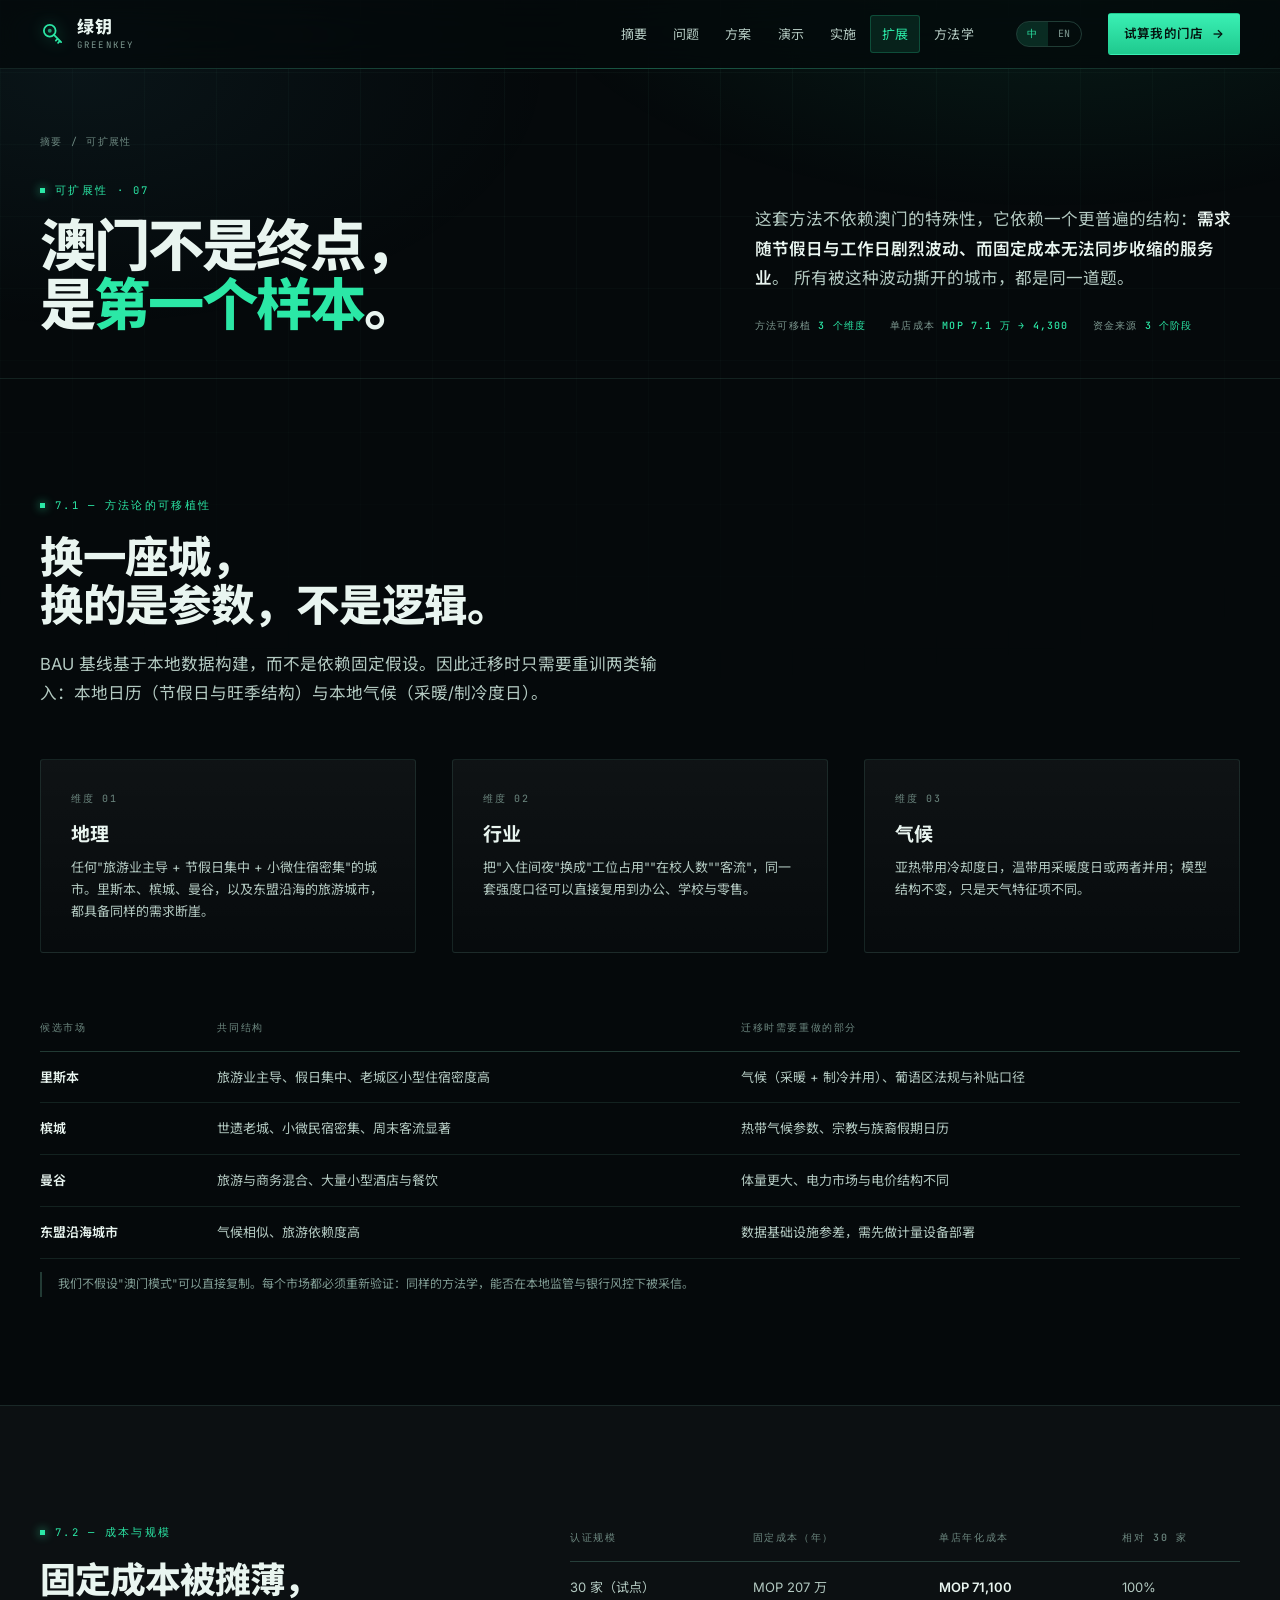
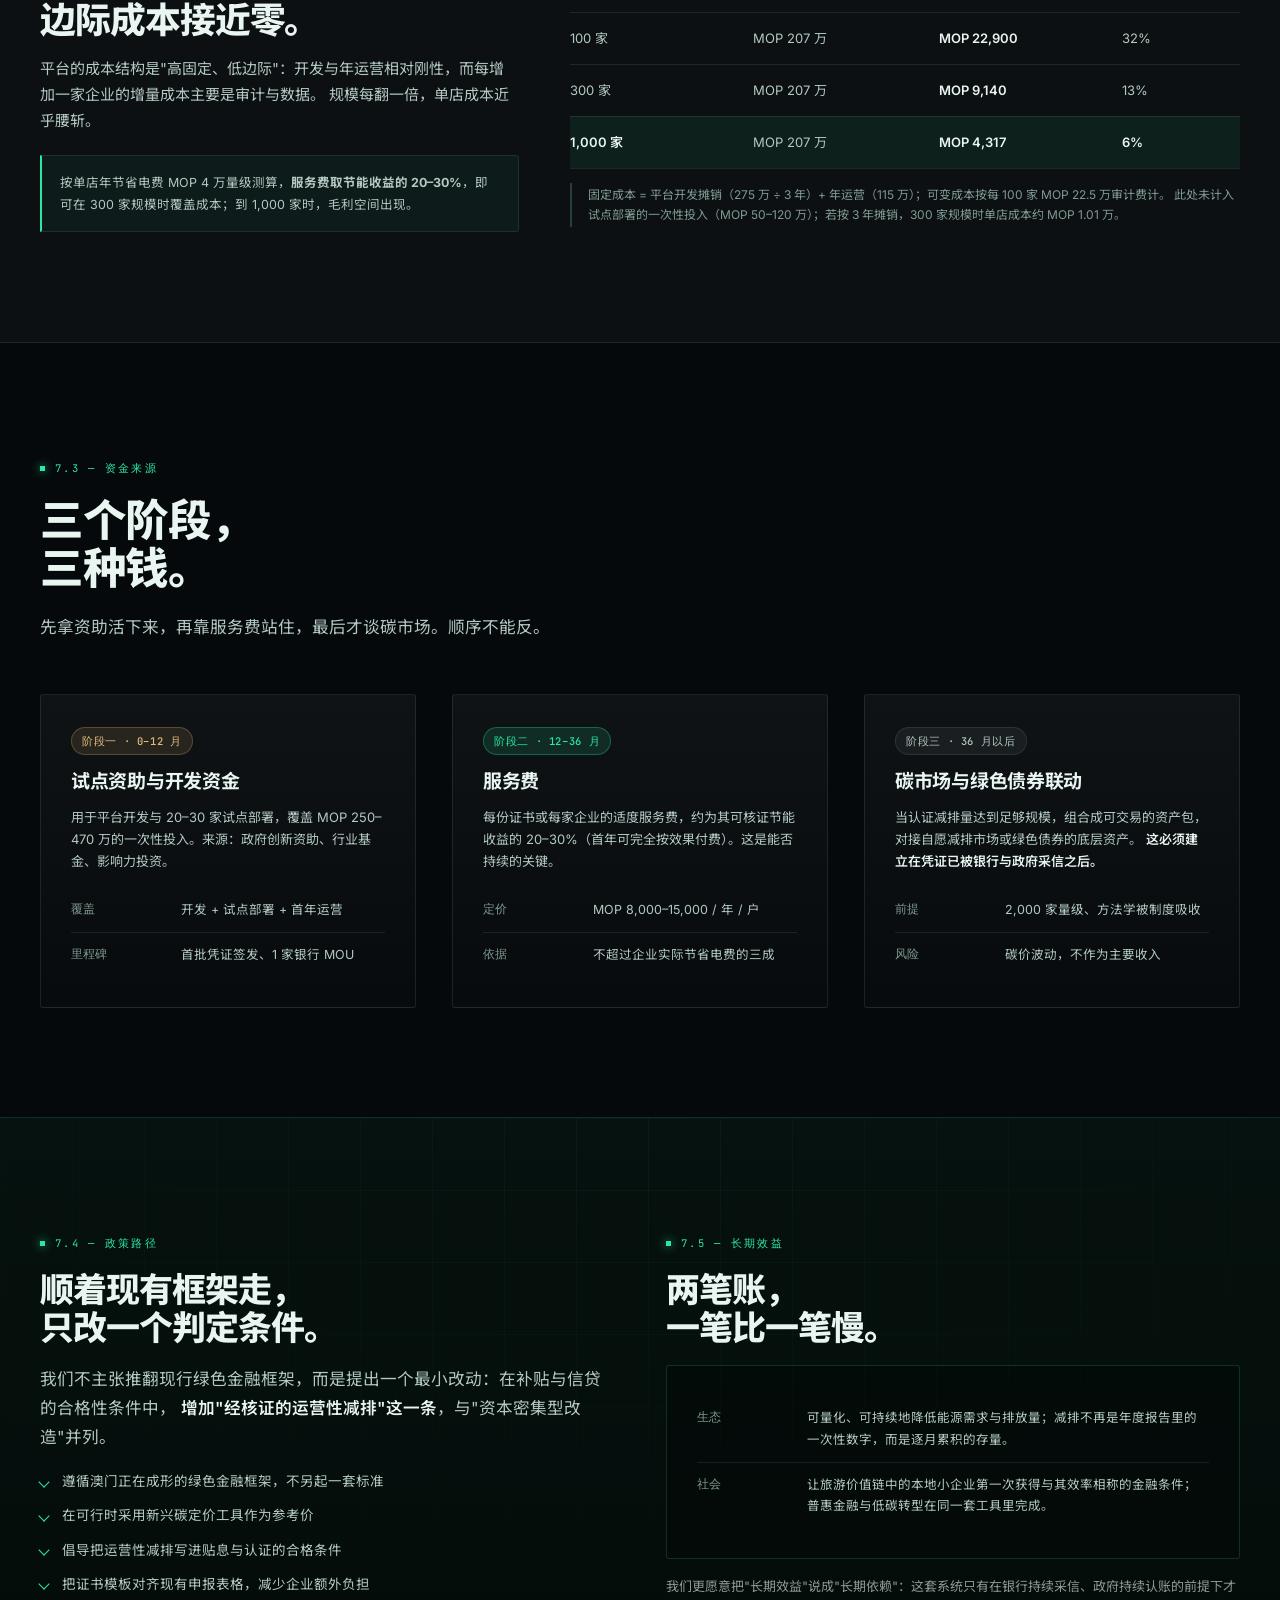
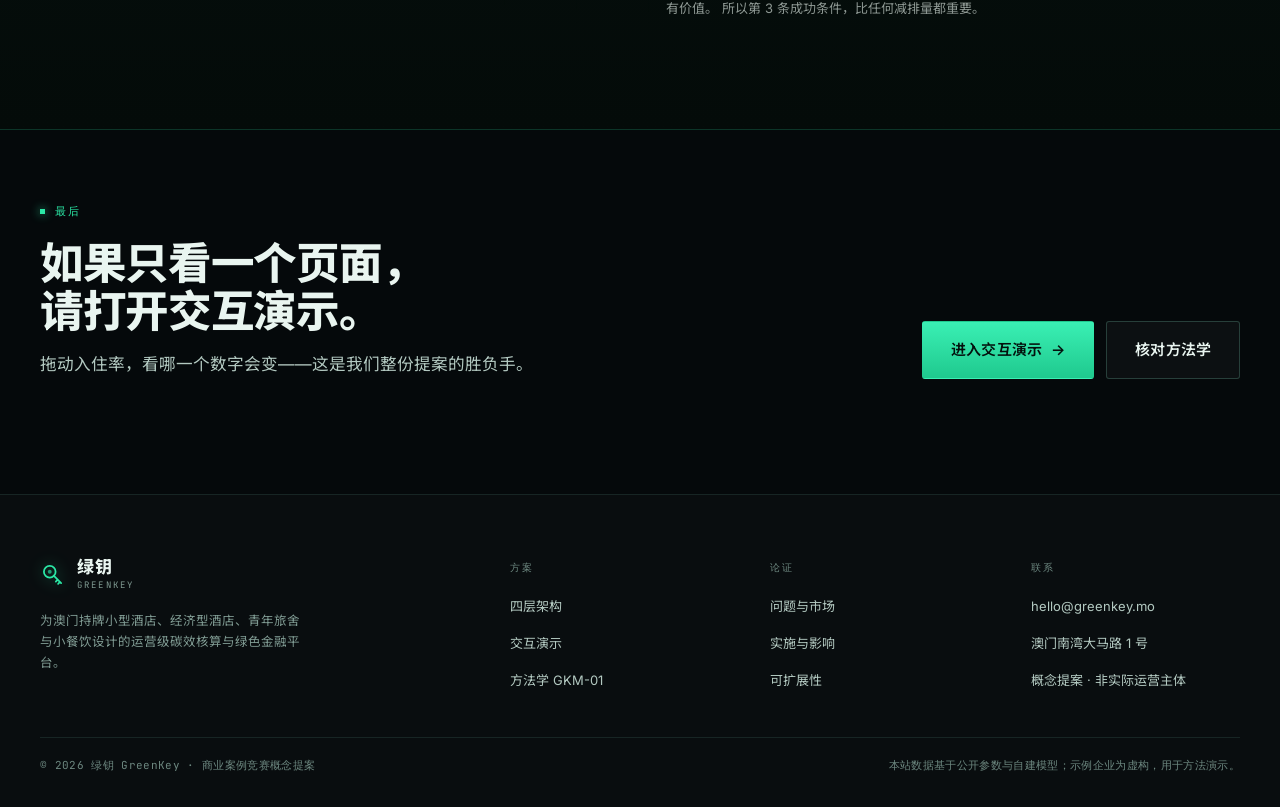
==== business.html @ 93c0d6be "feat: GreenKey site (dark climate-tech theme, zh/en i18n, boot sequence)" ====
<!doctype html>
<html lang="zh-Hans">
<head>
<meta charset="utf-8">
<meta name="viewport" content="width=device-width, initial-scale=1">
<title>可扩展性与资金路径 · 一座城之后 | 绿钥 GreenKey</title>
<meta name="description" content="绿钥的方法论可移植性：里斯本、槟城、曼谷等旅游城市，以及办公、学校、零售等具有工作日/节假日波动特征的行业；成本规模曲线与资金来源三阶段。">
<meta property="og:type" content="website">
<meta property="og:site_name" content="绿钥 GreenKey">
<meta property="og:locale" content="zh_Hans">
<meta property="og:locale:alternate" content="en">
<meta property="og:title" content="可扩展性与资金路径 · 一座城之后 | 绿钥 GreenKey">
<meta property="og:description" content="绿钥的方法论可移植性：里斯本、槟城、曼谷等旅游城市，以及办公、学校、零售等具有工作日/节假日波动特征的行业；成本规模曲线与资金来源三阶段。">
<meta name="twitter:card" content="summary_large_image">
<meta name="theme-color" content="#05090b">
<link rel="icon" href="data:image/svg+xml,%3Csvg xmlns='http://www.w3.org/2000/svg' viewBox='0 0 32 32'%3E%3Crect width='32' height='32' fill='%23070d10'/%3E%3Ccircle cx='12' cy='12' r='7' fill='none' stroke='%232be8a6' stroke-width='2.4'/%3E%3Cpath d='M17 17l9 9M22 22l-2.4 2.4M25 25l-2.4 2.4' stroke='%232be8a6' stroke-width='2.4' stroke-linecap='round'/%3E%3C/svg%3E">
<link rel="preconnect" href="https://fonts.googleapis.com">
<link rel="preconnect" href="https://fonts.gstatic.com" crossorigin>
<link href="https://fonts.googleapis.com/css2?family=Inter:wght@400;500;600;700;800&family=JetBrains+Mono:wght@400;500&family=Noto+Sans+SC:wght@400;500;700;800;900&family=Noto+Serif+SC:wght@700&display=swap" rel="stylesheet">
<link rel="stylesheet" href="assets/styles.css">
<link rel="stylesheet" href="assets/boot.css">
<noscript><style>[data-reveal]{opacity:1 !important;transform:none !important}</style></noscript>
<script>(function () {
  var d = document.documentElement;
  try {
    var p = new URLSearchParams(location.search);
    if (p.get("lang") === "en") localStorage.setItem("gk_lang", "en");
    if (p.get("lang") === "zh") localStorage.setItem("gk_lang", "zh");
    if (localStorage.getItem("gk_lang") === "en") {
      d.classList.add("i18n-pending");
      setTimeout(function () { d.classList.remove("i18n-pending"); }, 3000);
    }
  } catch (e) {}
  try {
    var q = new URLSearchParams(location.search);
    if (q.get("boot") === "0") return;
    var seen = false;
    try { seen = sessionStorage.getItem("gk_boot") === "1"; } catch (e) {}
    if (seen && q.get("boot") !== "1") return;
    d.classList.add("boot");
    setTimeout(function () { if (!window.__GK_BOOT_DONE__) d.classList.remove("boot"); }, 3500);
  } catch (e) {}
})();</script>
<script src="assets/lang/en-1.js" defer></script>
<script src="assets/lang/en-2.js" defer></script>
<script src="assets/lang/en-3.js" defer></script>
<script src="assets/lang/en-4.js" defer></script>
<script src="assets/i18n.js" defer></script>
<script src="assets/boot.js" defer></script>
</head>
<body>
<div class="progress"><div class="progress__bar"></div></div>

<header class="nav">
  <div class="wrap nav__inner">
    <a class="brand" href="index.html" aria-label="绿钥 GreenKey 首页">
      <svg class="brand__mark" viewBox="0 0 32 32" aria-hidden="true" style="color:#2be8a6">
        <circle cx="12" cy="12" r="7.2" fill="none" stroke="currentColor" stroke-width="2.2"/>
        <circle cx="12" cy="12" r="2.4" fill="#1f9d76"/>
        <path d="M16.9 16.9 26 26M21.8 21.8l-2.3 2.3M24.6 24.6l-2.3 2.3" stroke="currentColor" stroke-width="2.2" stroke-linecap="round"/>
      </svg>
      <span class="brand__text"><strong>绿钥</strong><em>GreenKey</em></span>
    </a>
    <nav class="nav__links" id="navLinks" aria-label="主导航">
      <a href="index.html">摘要</a>
      <a href="problem.html">问题</a>
      <a href="platform.html">方案</a>
      <a href="demo.html">演示</a>
      <a href="impact.html">实施</a>
      <a href="business.html" aria-current="page">扩展</a>
      <a href="methodology.html">方法学</a>
    </nav>
    <a class="btn btn--sm nav__cta" href="demo.html">试算我的门店 <span class="arw">→</span></a>
    <button class="nav__toggle" aria-label="展开菜单" aria-expanded="false" aria-controls="navLinks"><span></span></button>
  </div>
</header>

<main>

<section class="page-head">
  <div class="wrap">
    <div class="crumbs"><a href="index.html">摘要</a> <span>/</span> <span>可扩展性</span></div>
    <div class="grid g-7-5" style="align-items:end">
      <div>
        <span class="eyebrow">可扩展性 · 07</span>
        <h1 class="h1" style="max-width:20ch">澳门不是终点，<br>是<em>第一个样本</em>。</h1>
      </div>
      <div>
        <p class="lede">
          这套方法不依赖澳门的特殊性，它依赖一个更普遍的结构：<strong>需求随节假日与工作日剧烈波动、而固定成本无法同步收缩的服务业</strong>。
          所有被这种波动撕开的城市，都是同一道题。
        </p>
        <div class="page-head__meta">
          <span>方法可移植 <b>3 个维度</b></span>
          <span>单店成本 <b>MOP 7.1 万 → 4,300</b></span>
          <span>资金来源 <b>3 个阶段</b></span>
        </div>
      </div>
    </div>
  </div>
</section>

<!-- 7.1 可移植性 -->
<section class="section">
  <div class="wrap">
    <div class="sec-head" data-reveal>
      <span class="eyebrow">7.1 — 方法论的可移植性</span>
      <h2 class="h2">换一座城，<br>换的是参数，不是逻辑。</h2>
      <p class="lede">BAU 基线基于本地数据构建，而不是依赖固定假设。因此迁移时只需要重训两类输入：本地日历（节假日与旺季结构）与本地气候（采暖/制冷度日）。</p>
    </div>

    <div class="grid g3" data-reveal>
      <div class="card">
        <span class="card__idx">维度 01</span>
        <h3 class="h3" style="font-size:19px">地理</h3>
        <p class="small muted" style="margin-top:8px">
          任何"旅游业主导 + 节假日集中 + 小微住宿密集"的城市。里斯本、槟城、曼谷，以及东盟沿海的旅游城市，都具备同样的需求断崖。
        </p>
      </div>
      <div class="card">
        <span class="card__idx">维度 02</span>
        <h3 class="h3" style="font-size:19px">行业</h3>
        <p class="small muted" style="margin-top:8px">
          把"入住间夜"换成"工位占用""在校人数""客流"，同一套强度口径可以直接复用到办公、学校与零售。
        </p>
      </div>
      <div class="card">
        <span class="card__idx">维度 03</span>
        <h3 class="h3" style="font-size:19px">气候</h3>
        <p class="small muted" style="margin-top:8px">
          亚热带用冷却度日，温带用采暖度日或两者并用；模型结构不变，只是天气特征项不同。
        </p>
      </div>
    </div>

    <div class="table-wrap" style="margin-top:clamp(32px,4vw,52px)" data-reveal>
      <table class="tbl">
        <thead><tr><th>候选市场</th><th>共同结构</th><th>迁移时需要重做的部分</th></tr></thead>
        <tbody>
          <tr><td><strong>里斯本</strong></td><td>旅游业主导、假日集中、老城区小型住宿密度高</td><td>气候（采暖 + 制冷并用）、葡语区法规与补贴口径</td></tr>
          <tr><td><strong>槟城</strong></td><td>世遗老城、小微民宿密集、周末客流显著</td><td>热带气候参数、宗教与族裔假期日历</td></tr>
          <tr><td><strong>曼谷</strong></td><td>旅游与商务混合、大量小型酒店与餐饮</td><td>体量更大、电力市场与电价结构不同</td></tr>
          <tr><td><strong>东盟沿海城市</strong></td><td>气候相似、旅游依赖度高</td><td>数据基础设施参差，需先做计量设备部署</td></tr>
        </tbody>
      </table>
    </div>
    <p class="note" style="margin-top:14px">
      我们不假设"澳门模式"可以直接复制。每个市场都必须重新验证：同样的方法学，能否在本地监管与银行风控下被采信。
    </p>
  </div>
</section>

<!-- 成本规模 -->
<section class="section" style="background:var(--paper-2);border-block:1px solid var(--line)">
  <div class="wrap">
    <div class="grid g-5-7" style="gap:clamp(28px,4vw,64px);align-items:start">
      <div data-reveal>
        <span class="eyebrow">7.2 — 成本与规模</span>
        <h2 class="h2" style="font-size:clamp(24px,2.8vw,36px)">固定成本被摊薄，<br>边际成本接近零。</h2>
        <p class="lede" style="margin-top:16px;font-size:15px">
          平台的成本结构是"高固定、低边际"：开发与年运营相对刚性，而每增加一家企业的增量成本主要是审计与数据。
          规模每翻一倍，单店成本近乎腰斩。
        </p>
        <div class="callout" style="margin-top:20px">
          按单店年节省电费 MOP 4 万量级测算，<strong>服务费取节能收益的 20–30%</strong>，即可在 300 家规模时覆盖成本；到 1,000 家时，毛利空间出现。
        </div>
      </div>
      <div class="table-wrap" data-reveal data-delay="1">
        <table class="tbl">
          <thead><tr><th>认证规模</th><th>固定成本（年）</th><th>单店年化成本</th><th>相对 30 家</th></tr></thead>
          <tbody>
            <tr><td>30 家（试点）</td><td>MOP 207 万</td><td><strong>MOP 71,100</strong></td><td>100%</td></tr>
            <tr><td>100 家</td><td>MOP 207 万</td><td><strong>MOP 22,900</strong></td><td>32%</td></tr>
            <tr><td>300 家</td><td>MOP 207 万</td><td><strong>MOP 9,140</strong></td><td>13%</td></tr>
            <tr style="background:var(--mint-3)"><td><strong>1,000 家</strong></td><td>MOP 207 万</td><td><strong>MOP 4,317</strong></td><td><strong>6%</strong></td></tr>
          </tbody>
        </table>
        <p class="note" style="margin-top:14px">
          固定成本 = 平台开发摊销（275 万 ÷ 3 年）+ 年运营（115 万）；可变成本按每 100 家 MOP 22.5 万审计费计。
          此处未计入试点部署的一次性投入（MOP 50–120 万）；若按 3 年摊销，300 家规模时单店成本约 MOP 1.01 万。
        </p>
      </div>
    </div>
  </div>
</section>

<!-- 资金来源 -->
<section class="section">
  <div class="wrap">
    <div class="sec-head" data-reveal>
      <span class="eyebrow">7.3 — 资金来源</span>
      <h2 class="h2">三个阶段，<br>三种钱。</h2>
      <p class="lede">先拿资助活下来，再靠服务费站住，最后才谈碳市场。顺序不能反。</p>
    </div>

    <div class="grid g3" data-reveal>
      <div class="card">
        <span class="tag tag--gold" style="margin-bottom:14px">阶段一 · 0–12 月</span>
        <h3 class="h3" style="font-size:19px">试点资助与开发资金</h3>
        <p class="small muted" style="margin-top:10px">
          用于平台开发与 20–30 家试点部署，覆盖 MOP 250–470 万的一次性投入。来源：政府创新资助、行业基金、影响力投资。
        </p>
        <div class="kv" style="margin-top:16px">
          <div class="kv__row"><span class="kv__k">覆盖</span><span>开发 + 试点部署 + 首年运营</span></div>
          <div class="kv__row"><span class="kv__k">里程碑</span><span>首批凭证签发、1 家银行 MOU</span></div>
        </div>
      </div>
      <div class="card">
        <span class="tag tag--mint" style="margin-bottom:14px">阶段二 · 12–36 月</span>
        <h3 class="h3" style="font-size:19px">服务费</h3>
        <p class="small muted" style="margin-top:10px">
          每份证书或每家企业的适度服务费，约为其可核证节能收益的 20–30%（首年可完全按效果付费）。这是能否持续的关键。
        </p>
        <div class="kv" style="margin-top:16px">
          <div class="kv__row"><span class="kv__k">定价</span><span>MOP 8,000–15,000 / 年 / 户</span></div>
          <div class="kv__row"><span class="kv__k">依据</span><span>不超过企业实际节省电费的三成</span></div>
        </div>
      </div>
      <div class="card">
        <span class="tag" style="margin-bottom:14px">阶段三 · 36 月以后</span>
        <h3 class="h3" style="font-size:19px">碳市场与绿色债券联动</h3>
        <p class="small muted" style="margin-top:10px">
          当认证减排量达到足够规模，组合成可交易的资产包，对接自愿减排市场或绿色债券的底层资产。
          <strong>这必须建立在凭证已被银行与政府采信之后。</strong>
        </p>
        <div class="kv" style="margin-top:16px">
          <div class="kv__row"><span class="kv__k">前提</span><span>2,000 家量级、方法学被制度吸收</span></div>
          <div class="kv__row"><span class="kv__k">风险</span><span>碳价波动，不作为主要收入</span></div>
        </div>
      </div>
    </div>
  </div>
</section>

<!-- 政策与长期 -->
<section class="section band">
  <div class="wrap">
    <div class="grid g2" style="gap:clamp(28px,4vw,64px);align-items:start">
      <div data-reveal>
        <span class="eyebrow">7.4 — 政策路径</span>
        <h2 class="h2" style="font-size:clamp(24px,2.8vw,34px);margin-bottom:18px">顺着现有框架走，<br>只改一个判定条件。</h2>
        <p class="lede" style="margin-bottom:18px">
          我们不主张推翻现行绿色金融框架，而是提出一个最小改动：在补贴与信贷的合格性条件中，
          <strong>增加"经核证的运营性减排"这一条</strong>，与"资本密集型改造"并列。
        </p>
        <ul class="list-check list-check--dark" style="color:rgba(233,245,239,.82)">
          <li>遵循澳门正在成形的绿色金融框架，不另起一套标准</li>
          <li>在可行时采用新兴碳定价工具作为参考价</li>
          <li>倡导把运营性减排写进贴息与认证的合格条件</li>
          <li>把证书模板对齐现有申报表格，减少企业额外负担</li>
        </ul>
      </div>
      <div data-reveal data-delay="1">
        <span class="eyebrow">7.5 — 长期效益</span>
        <h2 class="h2" style="font-size:clamp(24px,2.8vw,34px);margin-bottom:18px">两笔账，<br>一笔比一笔慢。</h2>
        <div class="card card--dark" style="background:rgba(0,0,0,.22);border-color:rgba(43,232,166,.18)">
          <div class="kv kv--dark">
            <div class="kv__row">
              <span class="kv__k">生态</span>
              <span>可量化、可持续地降低能源需求与排放量；减排不再是年度报告里的一次性数字，而是逐月累积的存量。</span>
            </div>
            <div class="kv__row">
              <span class="kv__k">社会</span>
              <span>让旅游价值链中的本地小企业第一次获得与其效率相称的金融条件；普惠金融与低碳转型在同一套工具里完成。</span>
            </div>
          </div>
        </div>
        <p class="small" style="color:rgba(233,245,239,.6);margin-top:16px">
          我们更愿意把"长期效益"说成"长期依赖"：这套系统只有在银行持续采信、政府持续认账的前提下才有价值。
          所以第 3 条成功条件，比任何减排量都重要。
        </p>
      </div>
    </div>
  </div>
</section>

<section class="section section--tight">
  <div class="wrap">
    <div class="sec-head" data-reveal style="max-width:none;display:flex;justify-content:space-between;align-items:flex-end;gap:24px;flex-wrap:wrap">
      <div style="max-width:58ch">
        <span class="eyebrow">最后</span>
        <h2 class="h2">如果只看一个页面，<br>请打开交互演示。</h2>
        <p class="lede" style="margin-top:14px">拖动入住率，看哪一个数字会变——这是我们整份提案的胜负手。</p>
      </div>
      <div style="display:flex;gap:12px;flex-wrap:wrap">
        <a class="btn btn--lg" href="demo.html">进入交互演示 <span class="arw">→</span></a>
        <a class="btn btn--ghost btn--lg" href="methodology.html">核对方法学</a>
      </div>
    </div>
  </div>
</section>

</main>

<footer class="footer">
  <div class="wrap footer__grid">
    <div>
      <a class="brand" href="index.html">
        <svg class="brand__mark" viewBox="0 0 32 32" aria-hidden="true" style="color:#2be8a6">
          <circle cx="12" cy="12" r="7.2" fill="none" stroke="currentColor" stroke-width="2.2"/>
          <circle cx="12" cy="12" r="2.4" fill="#1f9d76"/>
          <path d="M16.9 16.9 26 26M21.8 21.8l-2.3 2.3M24.6 24.6l-2.3 2.3" stroke="currentColor" stroke-width="2.2" stroke-linecap="round"/>
        </svg>
        <span class="brand__text"><strong>绿钥</strong><em>GreenKey</em></span>
      </a>
      <p class="footer__desc">为澳门持牌小型酒店、经济型酒店、青年旅舍与小餐饮设计的运营级碳效核算与绿色金融平台。</p>
    </div>
    <div>
      <h5>方案</h5>
      <ul>
        <li><a href="platform.html">四层架构</a></li>
        <li><a href="demo.html">交互演示</a></li>
        <li><a href="methodology.html">方法学 GKM-01</a></li>
      </ul>
    </div>
    <div>
      <h5>论证</h5>
      <ul>
        <li><a href="problem.html">问题与市场</a></li>
        <li><a href="impact.html">实施与影响</a></li>
        <li><a href="business.html">可扩展性</a></li>
      </ul>
    </div>
    <div>
      <h5>联系</h5>
      <ul>
        <li><a href="mailto:hello@greenkey.mo">hello@greenkey.mo</a></li>
        <li><span class="small muted">澳门南湾大马路 1 号</span></li>
        <li><span class="small muted">概念提案 · 非实际运营主体</span></li>
      </ul>
    </div>
  </div>
  <div class="wrap footer__base">
    <span>© <span data-year>2026</span> 绿钥 GreenKey · 商业案例竞赛概念提案</span>
    <span>本站数据基于公开参数与自建模型；示例企业为虚构，用于方法演示。</span>
  </div>
</footer>

<script src="assets/model.js"></script>
<script src="assets/app.js"></script>
</body>
</html>
---- assets/styles.css ----
/* ==========================================================================
   绿钥 GreenKey — Design System v3
   Dark climate-tech. Deep grid, glass panels, electric mint instrumentation.
   ========================================================================== */

/* ---------- 0. Tokens ---------------------------------------------------- */
:root {
  /* surface */
  --bg: #05090b;
  --bg-2: #070d10;
  --bg-3: #0a1216;
  --paper: #05090b;
  --paper-2: rgba(255, 255, 255, 0.032);
  --paper-3: rgba(255, 255, 255, 0.075);

  /* ink */
  --ink: #e9f5f0;
  --ink-2: #b3c9c1;
  --muted: #7f9a92;
  --muted-2: #6d8880;
  --text: #e9f5f0;

  /* hairline */
  --line: rgba(150, 255, 220, 0.1);
  --line-2: rgba(150, 255, 220, 0.2);
  --line-3: rgba(150, 255, 220, 0.32);

  /* accent */
  --mint: #2be8a6;
  --mint-hi: #4bf7b9;
  --mint-dim: #12a274;
  --emerald: #2be8a6;
  --emerald-deep: #06382b;
  --cyan: #5fd8f2;
  --gold: #d6ab63;
  --gold-2: rgba(214, 171, 99, 0.14);
  --clay: #e8825a;
  --clay-2: rgba(232, 130, 90, 0.14);

  --mint-2: rgba(43, 232, 166, 0.14);
  --mint-3: rgba(43, 232, 166, 0.07);

  /* legacy aliases (inline styles reference these) */
  --night: #05090b;
  --night-2: #070d10;
  --panel-dk: rgba(255, 255, 255, 0.035);
  --dk-line: rgba(150, 255, 220, 0.12);
  --dk-line-2: rgba(150, 255, 220, 0.24);
  --dk-text: #e9f5f0;
  --dk-muted: #77918a;

  /* type */
  --f-sans: "Inter", "Noto Sans SC", -apple-system, BlinkMacSystemFont, "Segoe UI",
    "PingFang SC", "Hiragino Sans GB", "Microsoft YaHei", "Helvetica Neue", sans-serif;
  --f-serif: var(--f-sans); /* 标题统一走无衬线 */
  --f-doc: "Noto Serif SC", "Songti SC", "STSong", "SimSun", "Times New Roman", serif;
  --f-mono: "JetBrains Mono", "SFMono-Regular", "SF Mono", Consolas, "Liberation Mono", monospace;

  /* metrics */
  --wrap: 1240px;
  --pad: clamp(20px, 4vw, 40px);
  --sec: clamp(68px, 8.5vw, 128px);
  --r: 3px;
  --ease: cubic-bezier(0.2, 0.7, 0.2, 1);
  --glow: 0 0 32px -10px rgba(43, 232, 166, 0.45);
}

/* ---------- 1. Reset ----------------------------------------------------- */
*,
*::before,
*::after { box-sizing: border-box; }

html {
  -webkit-text-size-adjust: 100%;
  scroll-behavior: smooth;
  scroll-padding-top: 88px;
}

body {
  margin: 0;
  background: var(--bg);
  color: var(--ink);
  font-family: var(--f-sans);
  font-size: 16px;
  line-height: 1.75;
  -webkit-font-smoothing: antialiased;
  text-rendering: optimizeLegibility;
  overflow-x: hidden;
  position: relative;
}

/* 全球底纹：细网格 + 两处冷光 */
body::before {
  content: "";
  position: fixed;
  inset: 0;
  z-index: 0;
  pointer-events: none;
  background-image:
    linear-gradient(rgba(150, 255, 220, 0.035) 1px, transparent 1px),
    linear-gradient(90deg, rgba(150, 255, 220, 0.035) 1px, transparent 1px);
  background-size: 72px 72px;
  mask-image: radial-gradient(130% 90% at 50% 0%, #000 10%, rgba(0, 0, 0, 0.45) 55%, transparent 88%);
  -webkit-mask-image: radial-gradient(130% 90% at 50% 0%, #000 10%, rgba(0, 0, 0, 0.45) 55%, transparent 88%);
}
body::after {
  content: "";
  position: fixed;
  inset: 0;
  z-index: 0;
  pointer-events: none;
  background:
    radial-gradient(60% 42% at 82% -6%, rgba(43, 232, 166, 0.1), transparent 70%),
    radial-gradient(52% 40% at 6% 8%, rgba(95, 216, 242, 0.06), transparent 72%);
}
main,
.footer,
.nav,
.progress { position: relative; z-index: 1; }

img, svg { display: block; max-width: 100%; }
a { color: inherit; text-decoration: none; }
button { font: inherit; color: inherit; background: none; border: 0; cursor: pointer; }
input, select { font: inherit; color: inherit; }
table { border-collapse: collapse; width: 100%; }
::selection { background: rgba(43, 232, 166, 0.26); color: #eafff6; }

:focus-visible { outline: 2px solid var(--mint); outline-offset: 3px; }

/* ---------- 2. Layout --------------------------------------------------- */
.wrap {
  width: min(var(--wrap), 100% - var(--pad) * 2);
  margin-inline: auto;
}

.section { padding-block: var(--sec); position: relative; }
.section--tight { padding-block: clamp(44px, 5vw, 72px); }
.section--flush-top { padding-top: 0; }

.grid { display: grid; gap: clamp(20px, 3vw, 36px); }
.g2 { grid-template-columns: repeat(2, minmax(0, 1fr)); }
.g3 { grid-template-columns: repeat(3, minmax(0, 1fr)); }
.g4 { grid-template-columns: repeat(4, minmax(0, 1fr)); }
.g-7-5 { grid-template-columns: minmax(0, 7fr) minmax(0, 5fr); }
.g-5-7 { grid-template-columns: minmax(0, 5fr) minmax(0, 7fr); }

.rule { height: 1px; background: var(--line); border: 0; margin: 0; }

/* ---------- 3. Typography ------------------------------------------------ */
h1, h2, h3, h4, h5 { margin: 0; font-weight: 700; letter-spacing: -0.02em; }

.h1 {
  font-size: clamp(38px, 5.6vw, 76px);
  line-height: 1.04;
  letter-spacing: -0.035em;
  font-weight: 800;
}
.h2 {
  font-size: clamp(28px, 3.4vw, 44px);
  line-height: 1.12;
  letter-spacing: -0.03em;
  font-weight: 800;
}
.h3 { font-size: clamp(19px, 1.5vw, 22px); line-height: 1.4; font-weight: 700; letter-spacing: -0.015em; }
.h4 { font-size: 16px; line-height: 1.5; font-weight: 600; }

.lede {
  font-size: clamp(16px, 1.3vw, 18.5px);
  line-height: 1.75;
  color: var(--ink-2);
  max-width: 62ch;
  margin: 0;
}
.lede strong, .small strong, .doc-sec strong { color: var(--ink); font-weight: 600; }

p { margin: 0 0 1em; }
p:last-child { margin-bottom: 0; }

.muted { color: var(--muted); }
.mono { font-family: var(--f-mono); font-variant-ligatures: none; }
.serif { font-family: var(--f-doc); }
.num { font-variant-numeric: tabular-nums; letter-spacing: -0.02em; }

.small { font-size: 13px; line-height: 1.7; color: var(--ink-2); }
.tiny { font-size: 11.5px; line-height: 1.6; letter-spacing: 0.02em; }
.uc { text-transform: uppercase; letter-spacing: 0.14em; }

.eyebrow {
  display: inline-flex;
  align-items: center;
  gap: 10px;
  font-family: var(--f-mono);
  font-size: 10.5px;
  letter-spacing: 0.22em;
  text-transform: uppercase;
  color: var(--mint);
  margin-bottom: 18px;
}
.eyebrow::before {
  content: "";
  width: 5px;
  height: 5px;
  background: var(--mint);
  box-shadow: 0 0 10px rgba(43, 232, 166, 0.9);
  flex: none;
}
.eyebrow--mute { color: var(--muted); }
.eyebrow--mute::before { background: var(--muted); box-shadow: none; }

.sec-head { max-width: 80ch; margin-bottom: clamp(32px, 4vw, 56px); }
.sec-head .h2 + .lede { margin-top: 20px; }
.sec-head--center { margin-inline: auto; text-align: center; }
.sec-head--center .lede { margin-inline: auto; }

.big-num {
  font-family: var(--f-sans);
  font-size: clamp(40px, 5vw, 64px);
  line-height: 1;
  font-weight: 800;
  letter-spacing: -0.045em;
  font-variant-numeric: tabular-nums;
}

.quote {
  font-size: clamp(24px, 3vw, 40px);
  line-height: 1.35;
  letter-spacing: -0.03em;
  font-weight: 700;
  margin: 0;
  max-width: 26ch;
}
.quote em { font-style: normal; color: var(--mint); }

.pull {
  font-size: clamp(22px, 2.6vw, 34px);
  line-height: 1.45;
  letter-spacing: -0.02em;
  border-left: 2px solid var(--mint);
  padding-left: clamp(18px, 2.6vw, 32px);
  margin: 0;
  max-width: 40ch;
}

/* ---------- 4. Nav ------------------------------------------------------ */
.nav {
  position: sticky;
  top: 0;
  z-index: 60;
  background: rgba(5, 9, 11, 0.78);
  backdrop-filter: blur(18px) saturate(1.4);
  -webkit-backdrop-filter: blur(18px) saturate(1.4);
  border-bottom: 1px solid var(--line);
}
.nav::after {
  content: "";
  position: absolute;
  left: 0; right: 0; bottom: -1px;
  height: 1px;
  background: linear-gradient(90deg, transparent, rgba(43, 232, 166, 0.45), transparent);
  opacity: 0.6;
}
.nav__inner { display: flex; align-items: center; gap: 26px; height: 68px; }

.brand { display: inline-flex; align-items: center; gap: 11px; flex: none; }
.brand__mark { width: 26px; height: 26px; flex: none; filter: drop-shadow(0 0 8px rgba(43, 232, 166, 0.4)); }
.brand__text { display: flex; flex-direction: column; line-height: 1; }
.brand__text strong { font-size: 17px; font-weight: 800; letter-spacing: 0.06em; color: var(--ink); }
.brand__text em {
  font-style: normal;
  font-family: var(--f-mono);
  font-size: 9px;
  letter-spacing: 0.24em;
  text-transform: uppercase;
  color: var(--muted);
  margin-top: 5px;
}

.nav__links { display: flex; align-items: center; gap: 2px; margin-left: auto; }
.nav__links a {
  padding: 8px 12px;
  font-size: 13px;
  color: var(--ink-2);
  border-radius: var(--r);
  transition: background 0.18s, color 0.18s;
  white-space: nowrap;
  letter-spacing: 0.01em;
}
.nav__links a:hover { background: rgba(255, 255, 255, 0.06); color: var(--ink); }
.nav__links a[aria-current="page"] {
  color: var(--mint);
  background: rgba(43, 232, 166, 0.1);
  box-shadow: inset 0 0 0 1px rgba(43, 232, 166, 0.22);
}

.nav__cta { flex: none; }
.nav__toggle { display: none; }

/* ---------- 5. Buttons -------------------------------------------------- */
.btn {
  --bg: transparent;
  --fg: var(--ink);
  --bd: var(--line-2);
  display: inline-flex;
  align-items: center;
  justify-content: center;
  gap: 9px;
  padding: 13px 22px;
  font-size: 14px;
  font-weight: 600;
  letter-spacing: 0.01em;
  color: var(--fg);
  background: var(--bg);
  border: 1px solid var(--bd);
  border-radius: var(--r);
  transition: transform 0.18s var(--ease), background 0.18s, box-shadow 0.25s, border-color 0.18s, color 0.18s;
  white-space: nowrap;
}
.btn:hover { transform: translateY(-1px); border-color: var(--line-3); }
.btn:active { transform: translateY(0); }
.btn .arw { transition: transform 0.2s var(--ease); }
.btn:hover .arw { transform: translateX(3px); }

.btn { --bg: linear-gradient(180deg, #3af0b4, #1fc98e); --fg: #04120e; --bd: transparent; }
.btn:hover { box-shadow: 0 0 30px -8px rgba(43, 232, 166, 0.55); }

.btn--ghost {
  --bg: rgba(255, 255, 255, 0.03);
  --fg: var(--ink);
  --bd: var(--line-2);
}
.btn--ghost:hover { --bg: rgba(255, 255, 255, 0.07); box-shadow: none; }

.btn--sm { padding: 9px 15px; font-size: 12.5px; }
.btn--lg { padding: 15px 28px; font-size: 15px; }
.btn--block { width: 100%; }
.btn--dark { --bg: rgba(255, 255, 255, 0.06); --bd: var(--line-2); --fg: var(--ink); }
.btn--mint { --bg: linear-gradient(180deg, #3af0b4, #1fc98e); --fg: #04120e; --bd: transparent; }

.link-arw {
  display: inline-flex;
  align-items: center;
  gap: 7px;
  font-size: 13px;
  font-weight: 600;
  color: var(--mint);
  border-bottom: 1px solid rgba(43, 232, 166, 0.35);
  padding-bottom: 2px;
  transition: gap 0.2s var(--ease), border-color 0.2s;
}
.link-arw:hover { gap: 11px; border-color: var(--mint); }

/* ---------- 5b. Language switcher --------------------------------------- */
html.i18n-pending body { visibility: hidden; }

.lang {
  display: inline-flex;
  align-items: center;
  border: 1px solid var(--line-2);
  border-radius: 100px;
  overflow: hidden;
  flex: none;
  margin-left: 4px;
}
.lang button {
  padding: 5px 10px;
  font-family: var(--f-mono);
  font-size: 10px;
  letter-spacing: 0.08em;
  line-height: 1.4;
  color: var(--muted);
  transition: color 0.18s, background 0.18s;
}
.lang button:hover { color: var(--ink); background: rgba(255, 255, 255, 0.05); }
.lang button[aria-pressed="true"] {
  background: rgba(43, 232, 166, 0.14);
  color: var(--mint);
}
@media (max-width: 900px) {
  .lang { margin-left: auto; }
  .nav__toggle { margin-left: 8px; }
}
@media (max-width: 620px) {
  .lang button { padding: 4px 8px; font-size: 9px; }
}

/* ---------- 6. Cards / panels ------------------------------------------- */
.card {
  background: linear-gradient(180deg, rgba(255, 255, 255, 0.045), rgba(255, 255, 255, 0.012));
  border: 1px solid var(--line);
  border-radius: var(--r);
  padding: clamp(20px, 2.4vw, 30px);
  position: relative;
  transition: border-color 0.25s, background 0.25s;
}
.card:hover { border-color: var(--line-2); }
.card--flat { background: transparent; }
.card--tint { background: rgba(255, 255, 255, 0.028); border-color: var(--line); }
.card--mint {
  background: linear-gradient(180deg, rgba(43, 232, 166, 0.09), rgba(43, 232, 166, 0.025));
  border-color: rgba(43, 232, 166, 0.28);
}
.card--dark {
  background: linear-gradient(180deg, rgba(255, 255, 255, 0.05), rgba(255, 255, 255, 0.015));
  border-color: var(--line-2);
  color: var(--ink);
}

.card__idx {
  font-family: var(--f-mono);
  font-size: 10px;
  letter-spacing: 0.18em;
  text-transform: uppercase;
  color: var(--muted-2);
  display: block;
  margin-bottom: 14px;
}

.panel {
  background: linear-gradient(180deg, rgba(255, 255, 255, 0.045), rgba(255, 255, 255, 0.012));
  border: 1px solid var(--line);
  border-radius: var(--r);
  padding: clamp(18px, 2vw, 26px);
}
.panel--solid { background: var(--bg-2); }
.panel__head {
  display: flex;
  align-items: center;
  justify-content: space-between;
  gap: 12px;
  margin-bottom: 18px;
  flex-wrap: wrap;
}
.panel__title {
  font-family: var(--f-mono);
  font-size: 10px;
  letter-spacing: 0.18em;
  text-transform: uppercase;
  color: var(--muted);
  display: flex;
  align-items: center;
  gap: 8px;
}

.tag {
  display: inline-flex;
  align-items: center;
  gap: 6px;
  padding: 4px 10px;
  font-family: var(--f-mono);
  font-size: 10.5px;
  font-weight: 500;
  letter-spacing: 0.06em;
  border-radius: 100px;
  background: rgba(255, 255, 255, 0.05);
  color: var(--ink-2);
  border: 1px solid var(--line);
  white-space: nowrap;
}
.tag--mint { background: rgba(43, 232, 166, 0.12); border-color: rgba(43, 232, 166, 0.3); color: var(--mint); }
.tag--gold { background: rgba(214, 171, 99, 0.13); border-color: rgba(214, 171, 99, 0.28); color: #e2bd7f; }
.tag--clay { background: var(--clay-2); border-color: rgba(232, 130, 90, 0.3); color: #f0a184; }
.tag--dark { background: rgba(43, 232, 166, 0.12); border-color: rgba(43, 232, 166, 0.3); color: var(--mint); }
.tag--outline { background: transparent; color: var(--muted); border-color: var(--line-2); }

.dot {
  width: 5px;
  height: 5px;
  border-radius: 50%;
  background: var(--mint);
  flex: none;
  box-shadow: 0 0 8px rgba(43, 232, 166, 0.9);
}
.dot--live { animation: pulse 2.4s infinite; }
@keyframes pulse {
  0% { box-shadow: 0 0 0 0 rgba(43, 232, 166, 0.45), 0 0 8px rgba(43, 232, 166, 0.9); }
  70% { box-shadow: 0 0 0 9px rgba(43, 232, 166, 0), 0 0 8px rgba(43, 232, 166, 0.9); }
  100% { box-shadow: 0 0 0 0 rgba(43, 232, 166, 0), 0 0 8px rgba(43, 232, 166, 0.9); }
}

/* ---------- 7. Hero ----------------------------------------------------- */
.hero {
  position: relative;
  padding-top: clamp(48px, 6vw, 92px);
  padding-bottom: clamp(56px, 7vw, 100px);
  overflow: hidden;
  border-bottom: 1px solid var(--line);
}
.hero::before {
  content: "";
  position: absolute;
  inset: -30% 30% auto -10%;
  height: 620px;
  background: radial-gradient(closest-side, rgba(43, 232, 166, 0.12), transparent 72%);
  pointer-events: none;
}
.hero__grid {
  display: grid;
  grid-template-columns: minmax(0, 7fr) minmax(0, 5fr);
  gap: clamp(32px, 5vw, 64px);
  align-items: center;
  position: relative;
}
.hero__kicker { display: flex; align-items: center; gap: 12px; flex-wrap: wrap; margin-bottom: 26px; }
.hero .h1 { margin-bottom: 26px; max-width: 20ch; }
.hero .h1 em {
  font-style: normal;
  color: var(--mint);
  text-shadow: 0 0 34px rgba(43, 232, 166, 0.35);
}
.hero__sub {
  font-size: clamp(16px, 1.25vw, 18px);
  line-height: 1.72;
  color: var(--ink-2);
  max-width: 56ch;
  margin: 0 0 32px;
}
.hero__sub strong { color: var(--ink); }
.hero__cta { display: flex; flex-wrap: wrap; gap: 12px; margin-bottom: 38px; }

.hero__facts {
  display: flex;
  flex-wrap: wrap;
  border-top: 1px solid var(--line);
  padding-top: 22px;
  gap: 0;
}
.hero__fact { padding-right: 30px; margin-right: 30px; border-right: 1px solid var(--line); }
.hero__fact:last-child { border-right: 0; margin-right: 0; padding-right: 0; }
.hero__fact b {
  display: block;
  font-size: 26px;
  line-height: 1.15;
  font-weight: 800;
  letter-spacing: -0.035em;
  font-variant-numeric: tabular-nums;
  color: var(--ink);
}
.hero__fact b span { color: var(--muted); font-weight: 500; }
.hero__fact span { font-size: 11.5px; color: var(--muted); letter-spacing: 0.02em; }

/* 证据面板 */
.hero-panel {
  margin-top: clamp(36px, 5vw, 60px);
  background: linear-gradient(180deg, rgba(255, 255, 255, 0.05), rgba(255, 255, 255, 0.015));
  border: 1px solid var(--line-2);
  border-radius: var(--r);
  padding: clamp(18px, 2.2vw, 28px);
  position: relative;
  box-shadow: 0 40px 90px -60px rgba(0, 0, 0, 0.9), inset 0 1px 0 rgba(255, 255, 255, 0.06);
}
.hero-panel::before,
.hero-panel::after {
  content: "";
  position: absolute;
  width: 14px;
  height: 14px;
  border: 1px solid rgba(43, 232, 166, 0.5);
  pointer-events: none;
}
.hero-panel::before { top: -1px; left: -1px; border-right: 0; border-bottom: 0; }
.hero-panel::after { bottom: -1px; right: -1px; border-left: 0; border-top: 0; }
.hero-panel__head {
  display: flex;
  justify-content: space-between;
  align-items: baseline;
  gap: 16px;
  flex-wrap: wrap;
  border-bottom: 1px solid var(--line);
  padding-bottom: 12px;
  margin-bottom: 12px;
}
.hero-panel__title {
  font-family: var(--f-mono);
  font-size: 10px;
  letter-spacing: 0.16em;
  text-transform: uppercase;
  color: var(--muted);
}
.hero-panel__meta { display: flex; gap: 8px 20px; flex-wrap: wrap; font-size: 11px; color: var(--muted); font-family: var(--f-mono); }
.hero-panel__meta b { color: var(--mint); font-weight: 500; }

/* ---------- 8. Ticker --------------------------------------------------- */
.ticker {
  border-block: 1px solid var(--line);
  background: rgba(255, 255, 255, 0.02);
  overflow: hidden;
  padding-block: 11px;
}
.ticker__track { display: flex; width: max-content; animation: slide 52s linear infinite; }
.ticker:hover .ticker__track { animation-play-state: paused; }
.ticker__item {
  display: inline-flex;
  align-items: center;
  gap: 14px;
  padding-inline: 28px;
  font-family: var(--f-mono);
  font-size: 10.5px;
  letter-spacing: 0.12em;
  text-transform: uppercase;
  color: var(--muted);
  white-space: nowrap;
}
.ticker__item i { width: 4px; height: 4px; background: var(--mint); flex: none; box-shadow: 0 0 8px rgba(43, 232, 166, 0.8); }
.ticker__item b { color: var(--ink-2); font-weight: 500; }
@keyframes slide {
  from { transform: translateX(0); }
  to { transform: translateX(-50%); }
}

/* ---------- 9. Stats ---------------------------------------------------- */
.stat { border-top: 1px solid var(--line); padding-top: 18px; }
.stat__num {
  font-size: clamp(30px, 3vw, 42px);
  line-height: 1.05;
  font-weight: 800;
  letter-spacing: -0.045em;
  font-variant-numeric: tabular-nums;
  display: flex;
  align-items: baseline;
  gap: 5px;
  color: var(--ink);
}
.stat__num small { font-size: 13px; font-weight: 500; color: var(--muted); letter-spacing: 0; font-family: var(--f-mono); }
.stat__label { font-size: 12.5px; color: var(--muted); margin-top: 8px; line-height: 1.6; }

/* ---------- 10. Band ---------------------------------------------------- */
.band {
  background: linear-gradient(180deg, #06120f, #040b09);
  border-block: 1px solid rgba(43, 232, 166, 0.16);
  color: var(--ink);
  position: relative;
  overflow: hidden;
}
.band::before {
  content: "";
  position: absolute;
  inset: 0;
  background-image:
    linear-gradient(rgba(150, 255, 220, 0.04) 1px, transparent 1px),
    linear-gradient(90deg, rgba(150, 255, 220, 0.04) 1px, transparent 1px);
  background-size: 72px 72px;
  mask-image: radial-gradient(80% 100% at 50% 0%, #000, transparent 85%);
  -webkit-mask-image: radial-gradient(80% 100% at 50% 0%, #000, transparent 85%);
  pointer-events: none;
}
.band::after {
  content: "";
  position: absolute;
  inset: auto -10% -70% 35%;
  height: 420px;
  background: radial-gradient(closest-side, rgba(43, 232, 166, 0.16), transparent 70%);
  pointer-events: none;
}
.band > .wrap { position: relative; z-index: 1; }
.band .eyebrow { color: var(--mint); }
.band .lede { color: var(--ink-2); }
.band .muted { color: var(--muted); }
.band .h2 { color: var(--ink); }

/* ---------- 11. Tables -------------------------------------------------- */
.table-wrap { overflow-x: auto; -webkit-overflow-scrolling: touch; }
.tbl { font-size: 13px; min-width: 620px; }
.tbl th, .tbl td {
  text-align: left;
  padding: 14px 16px;
  border-bottom: 1px solid var(--line);
  vertical-align: top;
  color: var(--ink-2);
}
.tbl thead th {
  font-family: var(--f-mono);
  font-size: 10px;
  letter-spacing: 0.16em;
  text-transform: uppercase;
  color: var(--muted-2);
  font-weight: 500;
  border-bottom: 1px solid var(--line-2);
  white-space: nowrap;
}
.tbl tbody tr { transition: background 0.18s; }
.tbl tbody tr:hover { background: rgba(43, 232, 166, 0.05); }
.tbl td:first-child, .tbl th:first-child { padding-left: 0; }
.tbl td:last-child, .tbl th:last-child { padding-right: 0; }
.tbl strong { color: var(--ink); font-weight: 600; }
.tbl .yes { color: var(--mint); font-weight: 600; }
.tbl .no { color: var(--muted); }
.tbl--dark { color: var(--ink); }
.tbl--dark th, .tbl--dark td { border-color: var(--line); }

.mini-tbl { font-size: 12.5px; }
.mini-tbl th, .mini-tbl td { padding: 10px 10px; border-bottom: 1px solid var(--line); text-align: left; color: var(--ink-2); }
.mini-tbl th {
  font-family: var(--f-mono);
  font-size: 9.5px;
  letter-spacing: 0.14em;
  text-transform: uppercase;
  color: var(--muted-2);
  font-weight: 500;
}
.mini-tbl td:first-child, .mini-tbl th:first-child { padding-left: 0; }
.mini-tbl td:last-child, .mini-tbl th:last-child { padding-right: 0; }
.mini-tbl strong { color: var(--ink); }

/* ---------- 12. Flow / timeline ----------------------------------------- */
.flow {
  display: grid;
  grid-template-columns: repeat(4, minmax(0, 1fr));
  border-top: 1px solid var(--line-2);
}
.flow__item {
  padding: 24px 22px 26px 0;
  border-right: 1px solid var(--line);
  position: relative;
}
.flow__item:last-child { border-right: 0; }
.flow__item::before {
  content: "";
  position: absolute;
  top: -1px;
  left: 0;
  width: 0;
  height: 2px;
  background: var(--mint);
  box-shadow: 0 0 14px rgba(43, 232, 166, 0.8);
  transition: width 0.6s var(--ease);
}
.flow__item.is-in::before { width: 100%; }
.flow__n {
  font-family: var(--f-mono);
  font-size: 10px;
  letter-spacing: 0.16em;
  color: var(--mint);
  display: block;
  margin-bottom: 12px;
  text-transform: uppercase;
}
.flow__t { font-size: 17px; font-weight: 700; margin-bottom: 8px; letter-spacing: -0.015em; color: var(--ink); }
.flow__d { font-size: 12.5px; line-height: 1.65; color: var(--muted); }
.flow__item + .flow__item { padding-left: 22px; }

.tl { position: relative; padding-left: 26px; }
.tl::before { content: ""; position: absolute; left: 4px; top: 6px; bottom: 6px; width: 1px; background: var(--line-2); }
.tl__item { position: relative; padding-bottom: 30px; }
.tl__item:last-child { padding-bottom: 0; }
.tl__item::before {
  content: "";
  position: absolute;
  left: -26px;
  top: 7px;
  width: 9px;
  height: 9px;
  border-radius: 50%;
  background: var(--bg);
  border: 1.5px solid var(--mint-dim);
}
.tl__item--now::before { background: var(--mint); border-color: var(--mint); box-shadow: 0 0 12px rgba(43, 232, 166, 0.8); }
.tl__when {
  font-family: var(--f-mono);
  font-size: 10px;
  letter-spacing: 0.14em;
  color: var(--muted);
  text-transform: uppercase;
}

/* ---------- 13. Meters / bars ------------------------------------------- */
.meter { display: grid; gap: 10px; }
.meter__row { display: grid; grid-template-columns: 1fr auto; gap: 12px; align-items: baseline; font-size: 13px; color: var(--ink-2); }
.meter__track { height: 5px; background: rgba(255, 255, 255, 0.07); border-radius: 100px; overflow: hidden; grid-column: 1 / -1; }
.meter__fill { height: 100%; background: linear-gradient(90deg, var(--mint-dim), var(--mint)); border-radius: 100px; width: 0; transition: width 1.1s var(--ease); box-shadow: 0 0 12px rgba(43, 232, 166, 0.5); }
.meter__fill--mint { background: linear-gradient(90deg, #1a7d5e, #2be8a6); }
.meter__fill--gold { background: linear-gradient(90deg, #8a6a33, #d6ab63); box-shadow: 0 0 12px rgba(214, 171, 99, 0.4); }

.stack-bar { display: flex; height: 12px; border-radius: 2px; overflow: hidden; background: rgba(255, 255, 255, 0.07); }
.stack-bar span { display: block; height: 100%; }

/* ---------- 14. Footer -------------------------------------------------- */
.footer { border-top: 1px solid var(--line); padding-top: clamp(40px, 5vw, 64px); padding-bottom: 32px; background: rgba(255, 255, 255, 0.018); }
.footer__grid {
  display: grid;
  grid-template-columns: minmax(0, 2fr) repeat(3, minmax(0, 1fr));
  gap: clamp(28px, 4vw, 56px);
  padding-bottom: 44px;
}
.footer h5 {
  font-family: var(--f-mono);
  font-size: 10px;
  letter-spacing: 0.18em;
  text-transform: uppercase;
  color: var(--muted-2);
  margin-bottom: 14px;
  font-weight: 500;
}
.footer ul { list-style: none; margin: 0; padding: 0; display: grid; gap: 9px; }
.footer a { font-size: 13px; color: var(--ink-2); }
.footer a:hover { color: var(--mint); }
.footer__base {
  border-top: 1px solid var(--line);
  padding-top: 18px;
  display: flex;
  justify-content: space-between;
  gap: 16px;
  flex-wrap: wrap;
  font-size: 11px;
  color: var(--muted-2);
  font-family: var(--f-mono);
  letter-spacing: 0.03em;
}
.footer__desc { font-size: 12.5px; color: var(--muted); max-width: 34ch; margin-top: 14px; line-height: 1.7; }

/* ---------- 15. Progress ------------------------------------------------ */
.progress { position: fixed; top: 0; left: 0; right: 0; height: 2px; z-index: 200; pointer-events: none; }
.progress__bar {
  height: 100%;
  background: linear-gradient(90deg, var(--mint-dim), var(--mint));
  box-shadow: 0 0 12px rgba(43, 232, 166, 0.8);
  transform: scaleX(0);
  transform-origin: 0 50%;
  transition: transform 0.12s linear;
}

/* ---------- 16. Console / demo ------------------------------------------ */
.console { background: transparent; color: var(--ink); position: relative; }
.console::before { display: none; }
.console .h2, .console .h1 { color: var(--ink); }
.console .lede { color: var(--ink-2); }

.field { margin-bottom: 20px; }
.field:last-child { margin-bottom: 0; }
.field__label {
  display: flex;
  justify-content: space-between;
  align-items: baseline;
  gap: 10px;
  font-size: 12px;
  color: var(--muted);
  margin-bottom: 9px;
  font-family: var(--f-mono);
  letter-spacing: 0.04em;
}
.field__value { font-family: var(--f-mono); font-size: 13px; color: var(--mint); font-variant-numeric: tabular-nums; }

input[type="range"] {
  -webkit-appearance: none;
  appearance: none;
  width: 100%;
  height: 22px;
  background: transparent;
  cursor: pointer;
  display: block;
}
input[type="range"]::-webkit-slider-runnable-track { height: 2px; background: rgba(150, 255, 220, 0.18); border-radius: 100px; }
input[type="range"]::-webkit-slider-thumb {
  -webkit-appearance: none;
  width: 14px;
  height: 14px;
  margin-top: -6px;
  border-radius: 50%;
  background: var(--mint);
  border: 3px solid var(--bg);
  box-shadow: 0 0 0 1px var(--mint), 0 0 14px rgba(43, 232, 166, 0.7);
  transition: transform 0.15s;
}
input[type="range"]:active::-webkit-slider-thumb { transform: scale(1.15); }
input[type="range"]::-moz-range-track { height: 2px; background: rgba(150, 255, 220, 0.18); border-radius: 100px; }
input[type="range"]::-moz-range-thumb {
  width: 14px;
  height: 14px;
  border-radius: 50%;
  background: var(--mint);
  border: 3px solid var(--bg);
  box-shadow: 0 0 0 1px var(--mint), 0 0 14px rgba(43, 232, 166, 0.7);
}

.chips { display: flex; flex-wrap: wrap; gap: 8px; }
.chip {
  padding: 8px 13px;
  font-size: 12.5px;
  border: 1px solid var(--line);
  border-radius: 100px;
  color: var(--muted);
  background: rgba(255, 255, 255, 0.025);
  transition: all 0.18s;
  line-height: 1.4;
}
.chip:hover { border-color: var(--line-3); color: var(--ink); }
.chip[aria-pressed="true"] {
  background: rgba(43, 232, 166, 0.12);
  border-color: rgba(43, 232, 166, 0.5);
  color: var(--mint);
  font-weight: 600;
  box-shadow: 0 0 20px -8px rgba(43, 232, 166, 0.6);
}
.chip-dot { width: 5px; height: 5px; border-radius: 50%; background: currentColor; display: inline-block; margin-right: 6px; }

.measure {
  display: grid;
  grid-template-columns: auto 1fr auto;
  gap: 13px;
  align-items: start;
  padding: 14px 15px;
  border: 1px solid var(--line);
  border-radius: var(--r);
  background: rgba(255, 255, 255, 0.02);
  text-align: left;
  width: 100%;
  transition: all 0.2s;
  cursor: pointer;
}
.measure:hover { border-color: var(--line-3); background: rgba(255, 255, 255, 0.04); }
.measure[aria-pressed="true"] { border-color: rgba(43, 232, 166, 0.5); background: rgba(43, 232, 166, 0.08); }
.measure__box {
  width: 15px;
  height: 15px;
  border: 1px solid var(--line-3);
  border-radius: 2px;
  margin-top: 3px;
  position: relative;
  flex: none;
  transition: all 0.18s;
}
.measure[aria-pressed="true"] .measure__box { background: var(--mint); border-color: var(--mint); box-shadow: 0 0 12px rgba(43, 232, 166, 0.7); }
.measure__box::after {
  content: "";
  position: absolute;
  left: 4px;
  top: 1px;
  width: 4px;
  height: 8px;
  border: solid #04120e;
  border-width: 0 2px 2px 0;
  transform: rotate(45deg) scale(0);
  transition: transform 0.18s;
}
.measure[aria-pressed="true"] .measure__box::after { transform: rotate(45deg) scale(1); }
.measure__name { display: block; font-size: 13px; font-weight: 600; line-height: 1.45; color: var(--ink); }
.measure__desc { display: block; font-size: 11px; color: var(--muted); line-height: 1.5; margin-top: 3px; }
.measure__eff { font-family: var(--f-mono); font-size: 10.5px; color: var(--mint); white-space: nowrap; padding-top: 3px; letter-spacing: 0.06em; }

.kpis { display: grid; grid-template-columns: repeat(4, minmax(0, 1fr)); gap: 1px; background: var(--line); border: 1px solid var(--line); }
.kpi { background: rgba(255, 255, 255, 0.022); padding: 20px 18px; }
.kpi__label { font-family: var(--f-mono); font-size: 10px; letter-spacing: 0.12em; text-transform: uppercase; color: var(--muted); margin-bottom: 10px; display: flex; align-items: center; gap: 6px; }
.kpi__num {
  font-size: clamp(26px, 2.4vw, 34px);
  line-height: 1.05;
  font-weight: 800;
  letter-spacing: -0.045em;
  font-variant-numeric: tabular-nums;
  color: var(--ink);
  display: flex;
  align-items: baseline;
  gap: 4px;
}
.kpi__num small { font-size: 11px; font-weight: 500; color: var(--muted); letter-spacing: 0; font-family: var(--f-mono); }
.kpi__sub { font-size: 10.5px; color: var(--muted); margin-top: 8px; font-family: var(--f-mono); }
.kpi--hi .kpi__num { color: var(--mint); text-shadow: 0 0 30px rgba(43, 232, 166, 0.4); }

.chart-shell { position: relative; }
.chart-readout {
  display: flex;
  gap: 18px;
  flex-wrap: wrap;
  font-family: var(--f-mono);
  font-size: 10.5px;
  color: var(--muted);
  border-top: 1px solid var(--line);
  padding-top: 12px;
  margin-top: 8px;
  min-height: 28px;
  align-items: center;
}
.chart-readout b { color: var(--ink); font-weight: 500; }
.chart-readout .hl { color: var(--mint); }

/* ---------- 17. Certificate --------------------------------------------- */
.cert-wrap { position: relative; }
.cert {
  background: #f8f6f0;
  color: #12201b;
  border-radius: 2px;
  padding: 26px 24px 20px;
  position: relative;
  box-shadow: 0 30px 60px -35px rgba(0, 0, 0, 0.9), 0 0 0 1px rgba(255, 255, 255, 0.08);
  overflow: hidden;
}
.cert::before { content: ""; position: absolute; inset: 8px; border: 1px solid rgba(150, 116, 58, 0.35); pointer-events: none; }
.cert::after { content: ""; position: absolute; left: 0; top: 0; width: 3px; height: 100%; background: linear-gradient(180deg, #2be8a6, #0b5741 60%, #96743a); }
.cert__head { display: flex; justify-content: space-between; align-items: flex-start; gap: 14px; margin-bottom: 20px; }
.cert__brand { display: flex; align-items: center; gap: 8px; }
.cert__brand svg { width: 20px; height: 20px; }
.cert__brand b { font-family: var(--f-doc); font-size: 15px; letter-spacing: 0.06em; color: #0b5741; }
.cert__brand span { font-family: var(--f-mono); font-size: 7.5px; letter-spacing: 0.2em; color: #8a938c; display: block; margin-top: 2px; }
.cert__no { text-align: right; font-family: var(--f-mono); font-size: 8px; letter-spacing: 0.1em; color: #7d877f; line-height: 1.7; }
.cert__t { font-family: var(--f-doc); font-size: 17px; font-weight: 700; letter-spacing: 0.02em; margin-bottom: 4px; color: #12201b; }
.cert__sub { font-size: 10px; color: #6e7973; letter-spacing: 0.04em; margin-bottom: 18px; }
.cert__figure { display: flex; align-items: flex-end; gap: 26px; margin-bottom: 16px; flex-wrap: wrap; }
.cert__figure div { display: flex; flex-direction: column; }
.cert__figure b {
  font-family: var(--f-doc);
  font-size: 32px;
  line-height: 1;
  font-weight: 700;
  letter-spacing: -0.03em;
  font-variant-numeric: tabular-nums;
  color: #06382b;
}
.cert__figure b small { font-size: 10px; font-family: var(--f-sans); font-weight: 500; color: #7d877f; letter-spacing: 0; margin-left: 3px; }
.cert__figure > div > span { font-size: 9.5px; color: #7d877f; margin-top: 7px; letter-spacing: 0.05em; }
.cert__grid {
  display: grid;
  grid-template-columns: repeat(3, minmax(0, 1fr));
  gap: 12px 16px;
  border-top: 1px solid rgba(18, 32, 27, 0.14);
  padding-top: 14px;
  font-size: 10px;
}
.cert__grid dt { color: #7d877f; margin-bottom: 3px; letter-spacing: 0.03em; }
.cert__grid dd { margin: 0; font-family: var(--f-mono); font-size: 10px; color: #1d2f28; word-break: break-all; }
.cert__foot {
  border-top: 1px solid rgba(18, 32, 27, 0.14);
  margin-top: 16px;
  padding-top: 10px;
  display: flex;
  justify-content: space-between;
  gap: 10px;
  font-family: var(--f-mono);
  font-size: 7.5px;
  letter-spacing: 0.06em;
  color: #8a938c;
}
.cert-actions { display: flex; gap: 8px; flex-wrap: wrap; margin-top: 14px; }
.cert-actions .btn { padding: 8px 14px; font-size: 12px; }

.tier-badge {
  font-family: var(--f-mono);
  font-size: 9.5px;
  letter-spacing: 0.18em;
  text-transform: uppercase;
  padding: 3px 9px;
  border: 1px solid rgba(43, 232, 166, 0.4);
  color: var(--mint);
  border-radius: 2px;
}

/* finance */
.fin-row {
  display: flex;
  justify-content: space-between;
  align-items: baseline;
  gap: 14px;
  padding: 13px 0;
  border-bottom: 1px dashed var(--line);
  font-size: 12px;
}
.fin-row:last-child { border-bottom: 0; }
.fin-row span { color: var(--muted); }
.fin-row b { font-family: var(--f-mono); font-size: 13px; color: var(--ink); font-weight: 500; font-variant-numeric: tabular-nums; }
.fin-row--total { border-top: 1px solid var(--line-2); border-bottom: 0; margin-top: 4px; padding-top: 16px; }
.fin-row--total b { color: var(--mint); font-size: 18px; text-shadow: 0 0 24px rgba(43, 232, 166, 0.4); }

.gauge-wrap { display: flex; align-items: center; gap: 18px; flex-wrap: wrap; }
.gauge { width: 150px; height: 92px; flex: none; }
.gauge-legend { display: grid; gap: 7px; font-size: 11px; color: var(--muted); font-family: var(--f-mono); }
.gauge-legend b { color: var(--ink); font-weight: 500; }

.caveat {
  border-left: 2px solid var(--line-2);
  padding: 10px 0 10px 14px;
  font-size: 11px;
  line-height: 1.7;
  color: var(--muted);
  background: rgba(255, 255, 255, 0.015);
}
.invariant {
  border: 1px dashed rgba(43, 232, 166, 0.4);
  background: rgba(43, 232, 166, 0.055);
  padding: 12px 14px;
  border-radius: var(--r);
  font-size: 11.5px;
  line-height: 1.65;
  color: var(--muted);
}
.invariant b { color: var(--mint); font-weight: 600; }

.mini-kpi { display: grid; grid-template-columns: repeat(3, minmax(0, 1fr)); gap: 1px; background: var(--line); border: 1px solid var(--line); }
.mini-kpi > div { background: rgba(255, 255, 255, 0.022); padding: 12px 14px; }
.mini-kpi__l { font-size: 9.5px; color: var(--muted); letter-spacing: 0.04em; font-family: var(--f-mono); }
.mini-kpi__n { font-family: var(--f-mono); font-size: 16px; color: var(--mint); margin-top: 4px; font-variant-numeric: tabular-nums; }

/* ---------- 18. Reveal -------------------------------------------------- */
[data-reveal] { opacity: 0; transform: translateY(16px); transition: opacity 0.75s var(--ease), transform 0.75s var(--ease); will-change: opacity, transform; }
[data-reveal].is-in { opacity: 1; transform: none; }
[data-reveal][data-delay="1"] { transition-delay: 0.08s; }
[data-reveal][data-delay="2"] { transition-delay: 0.16s; }
[data-reveal][data-delay="3"] { transition-delay: 0.24s; }

/* ---------- 19. Page helpers -------------------------------------------- */
.page-head { padding-top: clamp(40px, 5vw, 68px); padding-bottom: clamp(28px, 3.4vw, 46px); border-bottom: 1px solid var(--line); position: relative; }
.page-head .h1 { font-size: clamp(32px, 4.4vw, 58px); }
.page-head .h1 em { font-style: normal; color: var(--mint); }
.page-head__meta {
  display: flex;
  gap: 10px 24px;
  flex-wrap: wrap;
  margin-top: 24px;
  font-family: var(--f-mono);
  font-size: 10px;
  letter-spacing: 0.12em;
  color: var(--muted);
  text-transform: uppercase;
}
.page-head__meta b { color: var(--mint); font-weight: 500; }

.crumbs {
  font-family: var(--f-mono);
  font-size: 10px;
  letter-spacing: 0.14em;
  text-transform: uppercase;
  color: var(--muted-2);
  margin-bottom: 22px;
  display: flex;
  gap: 8px;
  align-items: center;
}
.crumbs a:hover { color: var(--mint); }

.list-check { list-style: none; margin: 0; padding: 0; display: grid; gap: 12px; }
.list-check li { position: relative; padding-left: 22px; font-size: 13.5px; line-height: 1.65; color: var(--ink-2); }
.list-check li::before {
  content: "";
  position: absolute;
  left: 0;
  top: 0.55em;
  width: 8px;
  height: 8px;
  border-left: 1.5px solid var(--mint);
  border-bottom: 1.5px solid var(--mint);
  transform: rotate(-45deg);
}
.list-check--dark li { color: var(--ink-2); }

.kv { display: grid; gap: 0; }
.kv__row { display: grid; grid-template-columns: 96px 1fr; gap: 14px; padding: 11px 0; border-bottom: 1px solid var(--line); font-size: 12.5px; color: var(--ink-2); }
.kv__row:last-child { border-bottom: 0; }
.kv__row b { color: var(--ink); }
.kv__k { color: var(--muted); font-size: 11.5px; font-family: var(--f-mono); letter-spacing: 0.02em; }
.kv--dark .kv__row { border-color: var(--line); }

.cols-list { columns: 2; column-gap: clamp(24px, 4vw, 48px); }
.cols-list li { break-inside: avoid; margin-bottom: 12px; }

.note {
  border-left: 2px solid var(--line-2);
  padding: 2px 0 2px 16px;
  font-size: 12px;
  line-height: 1.7;
  color: var(--muted);
}

.formula {
  font-family: var(--f-mono);
  font-size: 12px;
  line-height: 1.9;
  background: rgba(43, 232, 166, 0.045);
  border: 1px solid var(--line);
  border-radius: var(--r);
  padding: 16px 18px;
  overflow-x: auto;
  color: var(--ink-2);
}
.formula b { color: var(--mint); }

/* ---------- 20. Layer / stack / legend ---------------------------------- */
.layer {
  display: grid;
  grid-template-columns: minmax(0, 4fr) minmax(0, 7fr);
  gap: clamp(24px, 4vw, 64px);
  padding-block: clamp(44px, 5.5vw, 84px);
  border-top: 1px solid var(--line);
  position: relative;
}
.layer__side { position: sticky; top: 96px; align-self: start; }
.layer__n {
  font-size: clamp(52px, 6vw, 76px);
  line-height: 0.9;
  font-weight: 800;
  letter-spacing: -0.04em;
  margin-bottom: 14px;
  display: block;
  color: transparent;
  -webkit-text-stroke: 1px rgba(150, 255, 220, 0.28);
}
.layer__title { font-size: clamp(22px, 2.2vw, 28px); font-weight: 800; letter-spacing: -0.025em; line-height: 1.25; color: var(--ink); }
.layer__en { font-family: var(--f-mono); font-size: 9.5px; letter-spacing: 0.2em; text-transform: uppercase; color: var(--muted); margin-top: 8px; display: block; }
.layer__side p { font-size: 13px; color: var(--muted); margin-top: 16px; line-height: 1.7; }
.layer__side p strong { color: var(--ink-2); }

.stack { border: 1px solid var(--line); border-radius: var(--r); overflow: hidden; background: rgba(255, 255, 255, 0.02); }
.stack__row { display: grid; grid-template-columns: 118px 1fr; border-bottom: 1px solid var(--line); }
.stack__row:last-child { border-bottom: 0; }
.stack__label {
  background: rgba(255, 255, 255, 0.03);
  padding: 16px 14px;
  font-family: var(--f-mono);
  font-size: 10px;
  letter-spacing: 0.14em;
  text-transform: uppercase;
  color: var(--muted);
  border-right: 1px solid var(--line);
  display: flex;
  align-items: center;
}
.stack__body { padding: 13px 16px; display: flex; flex-wrap: wrap; gap: 8px; align-items: center; }
.stack__body span {
  font-size: 12px;
  padding: 5px 10px;
  border: 1px solid var(--line);
  border-radius: 2px;
  background: rgba(255, 255, 255, 0.03);
  color: var(--ink-2);
  white-space: nowrap;
}
.stack__body span.is-key { background: rgba(43, 232, 166, 0.12); border-color: rgba(43, 232, 166, 0.35); color: var(--mint); font-weight: 600; }

.legend { display: flex; flex-wrap: wrap; gap: 8px 18px; font-size: 10.5px; color: var(--muted); font-family: var(--f-mono); }
.legend span { display: inline-flex; align-items: center; gap: 7px; }
.legend i { width: 14px; height: 0; border-top: 2px solid var(--ink-2); display: inline-block; }
.legend i.dash { border-top-style: dashed; }
.legend i.dot { border: 0; width: 7px; height: 7px; border-radius: 50%; background: var(--mint); box-shadow: 0 0 8px rgba(43, 232, 166, 0.8); }
.legend i.box { border: 0; width: 12px; height: 10px; background: rgba(43, 232, 166, 0.3); }
.legend i.warn { border-top: 2px dotted var(--clay); }
.legend i.warnbox { border: 0; width: 12px; height: 10px; background: rgba(232, 130, 90, 0.3); }
.legend i.bandW { border: 0; width: 12px; height: 10px; background: rgba(43, 232, 166, 0.08); }
.legend i.bandH { border: 0; width: 12px; height: 10px; background: rgba(233, 179, 79, 0.28); }
.legend i.exp { border-top: 2px dotted var(--clay); }
.legend i.expbox { border: 0; width: 12px; height: 10px; background: rgba(232, 130, 90, 0.28); }

.split { display: grid; grid-template-columns: 1fr 1px 1fr; gap: clamp(16px, 3vw, 36px); align-items: stretch; }
.split__div { background: var(--line); }

.seal {
  display: inline-flex;
  align-items: center;
  gap: 10px;
  padding: 8px 14px;
  border: 1px solid rgba(43, 232, 166, 0.35);
  background: rgba(43, 232, 166, 0.07);
  border-radius: 100px;
  font-size: 11px;
  color: var(--muted);
  font-family: var(--f-mono);
}
.seal b { color: var(--mint); font-weight: 500; }

.pill-row { display: flex; flex-wrap: wrap; gap: 8px; }

/* ---------- 21. Callouts ------------------------------------------------- */
.callout {
  border: 1px solid var(--line);
  border-left: 2px solid var(--mint);
  background: rgba(43, 232, 166, 0.05);
  padding: 16px 18px;
  border-radius: 0 var(--r) var(--r) 0;
  font-size: 12.5px;
  line-height: 1.75;
  color: var(--ink-2);
}
.callout b { color: var(--ink); }
.callout--clay { border-left-color: var(--clay); background: rgba(232, 130, 90, 0.06); }
.callout--dark { background: rgba(255, 255, 255, 0.03); border-color: var(--line); border-left-color: var(--mint); color: var(--ink-2); }

/* ---------- 22. Figure set ---------------------------------------------- */
.figure-set { display: grid; grid-template-columns: repeat(3, minmax(0, 1fr)); gap: 0; border-top: 1px solid var(--line-2); }
.figure-set > div { padding: 18px 20px 0 0; border-right: 1px solid var(--line); }
.figure-set > div:last-child { border-right: 0; }
.figure-set__n {
  font-size: clamp(28px, 3.2vw, 40px);
  font-weight: 800;
  letter-spacing: -0.045em;
  line-height: 1.1;
  font-variant-numeric: tabular-nums;
  color: var(--ink);
}
.figure-set__n small { font-size: 12px; font-weight: 500; color: var(--muted); letter-spacing: 0; margin-left: 3px; font-family: var(--f-mono); }
.figure-set__l { font-size: 11.5px; color: var(--muted); margin-top: 7px; line-height: 1.6; }
.figure-set__l b { color: var(--ink-2); }

.effect-bar { display: flex; height: 34px; border-radius: 2px; overflow: hidden; font-family: var(--f-mono); font-size: 10px; }
.effect-bar span { display: flex; align-items: center; justify-content: center; white-space: nowrap; transition: width 0.5s var(--ease); letter-spacing: 0.04em; }
.effect-bar .act { background: rgba(232, 130, 90, 0.45); color: #ffd9c9; }
.effect-bar .eff { background: rgba(43, 232, 166, 0.4); color: #d6fff0; }

/* ---------- 23. Doc layout ----------------------------------------------- */
.doc-grid { display: grid; grid-template-columns: 190px minmax(0, 1fr); gap: clamp(28px, 5vw, 72px); align-items: start; }
.doc-toc { position: sticky; top: 96px; }
.doc-toc__t { font-family: var(--f-mono); font-size: 9.5px; letter-spacing: 0.2em; text-transform: uppercase; color: var(--muted-2); margin-bottom: 12px; }
.doc-toc a { display: block; padding: 7px 0 7px 14px; font-size: 12px; color: var(--muted); border-left: 1px solid var(--line); transition: color 0.2s, border-color 0.2s; line-height: 1.4; }
.doc-toc a:hover { color: var(--mint); border-left-color: var(--mint); }
.doc-body { max-width: 78ch; }
.doc-sec { padding-block: clamp(26px, 3.2vw, 44px); border-top: 1px solid var(--line); }
.doc-sec:first-child { border-top: 0; padding-top: 0; }
.doc-sec h2 { font-size: clamp(20px, 2.2vw, 26px); letter-spacing: -0.025em; color: var(--ink); }
.doc-sec h2 .n { font-family: var(--f-mono); font-size: 10px; letter-spacing: 0.18em; color: var(--mint); display: block; margin-bottom: 8px; font-weight: 400; }
.doc-sec h3 { font-size: 14.5px; font-weight: 700; margin-top: 26px; margin-bottom: 8px; color: var(--ink); }
.doc-sec p { font-size: 14px; line-height: 1.8; color: var(--ink-2); }
.doc-sec ul, .doc-sec ol { font-size: 13.5px; line-height: 1.8; color: var(--ink-2); padding-left: 20px; margin: 10px 0; }
.doc-sec li { margin-bottom: 6px; }

.spec { border: 1px solid var(--line); border-radius: var(--r); background: rgba(255, 255, 255, 0.022); overflow: hidden; }
.spec__row { display: grid; grid-template-columns: 150px 1fr; border-bottom: 1px solid var(--line); }
.spec__row:last-child { border-bottom: 0; }
.spec__k { background: rgba(255, 255, 255, 0.03); padding: 11px 14px; font-size: 11px; color: var(--muted); border-right: 1px solid var(--line); letter-spacing: 0.03em; }
.spec__v { padding: 11px 14px; font-size: 12.5px; color: var(--ink-2); }

/* ---------- 23b. Demo form controls ------------------------------------- */
.input-row { display: grid; grid-template-columns: repeat(3, minmax(0, 1fr)); gap: clamp(16px, 2.4vw, 30px); }
.input-row + .input-row { margin-top: 22px; padding-top: 22px; border-top: 1px dashed var(--line); }

.hint { font-size: 10px; color: var(--muted); margin-top: 6px; font-family: var(--f-mono); letter-spacing: 0.02em; line-height: 1.5; }
.hint.is-good { color: var(--mint); }
.hint.is-warn { color: #f0a184; }

.measure-grid { display: grid; grid-template-columns: repeat(3, minmax(0, 1fr)); gap: 10px; }

.src-row { display: flex; flex-wrap: wrap; gap: 8px; align-items: center; }

.result-head {
  display: flex;
  align-items: baseline;
  justify-content: space-between;
  gap: 16px;
  flex-wrap: wrap;
  margin-bottom: 18px;
}
.result-head .h3 { color: var(--ink); }

.legend--chart { gap: 6px 16px; }

@media (max-width: 980px) { .measure-grid { grid-template-columns: repeat(2, minmax(0, 1fr)); } }
@media (max-width: 700px) {
  .input-row { grid-template-columns: 1fr; }
  .measure-grid { grid-template-columns: 1fr; }
}

/* ---------- 24. Responsive ----------------------------------------------- */
@media (max-width: 1080px) {
  .g4 { grid-template-columns: repeat(2, minmax(0, 1fr)); }
  .kpis { grid-template-columns: repeat(2, minmax(0, 1fr)); }
  .footer__grid { grid-template-columns: minmax(0, 1fr) repeat(2, minmax(0, 1fr)); }
}

@media (max-width: 900px) {
  .nav__links {
    position: absolute;
    top: 68px; left: 0; right: 0;
    background: rgba(5, 9, 11, 0.97);
    backdrop-filter: blur(18px);
    border-bottom: 1px solid var(--line);
    flex-direction: column;
    align-items: stretch;
    gap: 0;
    padding: 8px var(--pad) 16px;
    display: none;
  }
  .nav__links.is-open { display: flex; }
  .nav__links a { padding: 12px 10px; font-size: 15px; }
  .nav__toggle {
    display: inline-flex;
    align-items: center;
    justify-content: center;
    width: 40px;
    height: 40px;
    margin-left: auto;
    border: 1px solid var(--line-2);
    border-radius: var(--r);
  }
  .nav__toggle span { display: block; width: 16px; height: 1.5px; background: var(--ink); position: relative; }
  .nav__toggle span::before,
  .nav__toggle span::after { content: ""; position: absolute; left: 0; width: 16px; height: 1.5px; background: var(--ink); }
  .nav__toggle span::before { top: -5px; }
  .nav__toggle span::after { top: 5px; }
  .nav__cta { display: none; }

  .hero__grid { grid-template-columns: 1fr; }
  .g-7-5, .g-5-7 { grid-template-columns: 1fr; }
  .layer { grid-template-columns: 1fr; }
  .layer__side { position: static; }
  .split { grid-template-columns: 1fr; }
  .split__div { display: none; }
  .stack__row { grid-template-columns: 96px 1fr; }
  .g3 { grid-template-columns: 1fr; }
  .flow { grid-template-columns: repeat(2, minmax(0, 1fr)); }
  .flow__item:nth-child(2) { border-right: 0; }
  .flow__item:nth-child(n + 3) { border-top: 1px solid var(--line); }
  .cols-list { columns: 1; }
  .doc-grid { grid-template-columns: 1fr; }
  .doc-toc { position: static; display: none; }
  .spec__row { grid-template-columns: 110px 1fr; }
}

@media (max-width: 620px) {
  .g2, .g4, .g3 { grid-template-columns: 1fr; }
  .kpis { grid-template-columns: 1fr; }
  .hero__fact { border-right: 0; padding-right: 0; margin-right: 0; width: 50%; }
  .hero__facts { gap: 18px 0; }
  .flow { grid-template-columns: 1fr; }
  .flow__item { border-right: 0; border-top: 1px solid var(--line); padding-left: 0 !important; }
  .footer__grid { grid-template-columns: 1fr; }
  .cert__grid { grid-template-columns: repeat(2, minmax(0, 1fr)); }
  .figure-set { grid-template-columns: 1fr; }
  .figure-set > div { border-right: 0; border-bottom: 1px solid var(--line); padding-bottom: 14px; }
  .figure-set > div:last-child { border-bottom: 0; }
}

/* ---------- 25. Motion / print ------------------------------------------- */
@media (prefers-reduced-motion: reduce) {
  html { scroll-behavior: auto; }
  *, *::before, *::after { animation-duration: 0.001ms !important; animation-iteration-count: 1 !important; transition-duration: 0.001ms !important; }
  [data-reveal] { opacity: 1; transform: none; }
  .ticker__track { animation: none; }
}

@media print {
  body::before, body::after { display: none; }
  .nav, .footer, .ticker, .no-print, .progress { display: none !important; }
  body { background: #fff !important; color: #12201b !important; }
  .console { background: #fff; color: #12201b; }
  .panel, .card { border-color: #dcd7c9; background: #fff; }
  .cert { box-shadow: none; border: 1px solid #c8c1ae; }
  .kpi { background: #fff; }
  .kpi__num, .kpi--hi .kpi__num { color: #12201b; text-shadow: none; }
  .kpi__label, .kpi__sub, .fin-row span { color: #6b7a73; }
  .fin-row b { color: #12201b; }
  .fin-row--total b { color: #0b5741; }
  .chart-readout { color: #6b7a73; }
  .chart-readout b { color: #12201b; }
  .panel__title, .hint, .caveat, .tiny, .field__label { color: #6b7a73 !important; }
  .measure, .chip { border-color: #dcd7c9 !important; color: #12201b !important; }
  .result-head .h3 { color: #12201b; }
  .field__value { color: #0b5741; }
  .page-head { border-color: #dcd7c9; }
  h1, h2, h3, .h1, .h2, .h3, .lede, p { color: #12201b !important; }
}
---- assets/boot.css ----
/* ==========================================================================
   绿钥 GreenKey — Boot Sequence（开机 · 层层解锁）
   仅在会话首次进入时播放；prefers-reduced-motion 直接跳过。
   ========================================================================== */

html.boot,
html.boot body { overflow: hidden; height: 100%; }

html.boot .nav,
html.boot main,
html.boot .footer,
html.boot .progress { opacity: 0; }

body.boot-in .nav,
body.boot-in main,
body.boot-in .footer {
  animation: bootIn 0.7s cubic-bezier(0.2, 0.7, 0.2, 1) both;
}
body.boot-in main { animation-delay: 0.06s; }
body.boot-in .footer { animation-delay: 0.12s; }

@keyframes bootIn {
  from { opacity: 0; transform: translateY(14px); }
  to { opacity: 1; transform: none; }
}

.boot {
  position: fixed;
  inset: 0;
  z-index: 9999;
  display: grid;
  place-items: center;
  padding: clamp(16px, 3vw, 32px);
  background: #03070a;
  opacity: 1;
  transition: opacity 0.42s ease, transform 0.42s ease;
  overflow: hidden;
}
.boot.is-out { opacity: 0; transform: scale(1.035); pointer-events: none; }

/* 背景网格 + 冷光 */
.boot__bg {
  position: absolute;
  inset: -30%;
  background-image:
    linear-gradient(rgba(150, 255, 220, 0.06) 1px, transparent 1px),
    linear-gradient(90deg, rgba(150, 255, 220, 0.06) 1px, transparent 1px);
  background-size: 64px 64px;
  mask-image: radial-gradient(closest-side, #000 25%, transparent 78%);
  -webkit-mask-image: radial-gradient(closest-side, #000 25%, transparent 78%);
  animation: bootGrid 8s linear infinite;
}
@keyframes bootGrid {
  from { transform: translateY(0); }
  to { transform: translateY(64px); }
}
.boot__glow {
  position: absolute;
  inset: 0;
  background:
    radial-gradient(46% 40% at 50% 12%, rgba(43, 232, 166, 0.14), transparent 70%),
    radial-gradient(50% 44% at 50% 100%, rgba(95, 216, 242, 0.07), transparent 72%);
  pointer-events: none;
}
.boot__scan {
  position: absolute;
  left: 0;
  right: 0;
  height: 180px;
  top: -180px;
  background: linear-gradient(180deg, transparent, rgba(43, 232, 166, 0.12) 60%, rgba(43, 232, 166, 0.5) 99%, transparent);
  mix-blend-mode: screen;
  animation: bootScan 2.9s cubic-bezier(0.5, 0, 0.5, 1) forwards;
  pointer-events: none;
}
@keyframes bootScan {
  0% { top: -180px; opacity: 0; }
  12% { opacity: 1; }
  90% { opacity: 1; }
  100% { top: 100%; opacity: 0; }
}

/* 框架 */
.boot__frame {
  position: relative;
  width: min(880px, 100%);
  background: linear-gradient(180deg, rgba(10, 22, 26, 0.92), rgba(5, 11, 13, 0.92));
  border: 1px solid rgba(43, 232, 166, 0.16);
  padding: clamp(18px, 2.6vw, 30px);
  box-shadow: 0 60px 120px -60px rgba(0, 0, 0, 1), inset 0 1px 0 rgba(255, 255, 255, 0.05);
  animation: bootFrame 0.6s cubic-bezier(0.2, 0.7, 0.2, 1) both;
}
@keyframes bootFrame {
  from { opacity: 0; transform: translateY(10px) scale(0.985); filter: blur(4px); }
  to { opacity: 1; transform: none; filter: none; }
}
.boot__frame .corn {
  position: absolute;
  width: 13px;
  height: 13px;
  border: 1px solid rgba(43, 232, 166, 0.55);
  pointer-events: none;
}
.boot__frame .tl { top: -1px; left: -1px; border-right: 0; border-bottom: 0; }
.boot__frame .tr { top: -1px; right: -1px; border-left: 0; border-bottom: 0; }
.boot__frame .bl { bottom: -1px; left: -1px; border-right: 0; border-top: 0; }
.boot__frame .br { bottom: -1px; right: -1px; border-left: 0; border-top: 0; }

/* 头部 */
.boot__head {
  display: flex;
  justify-content: space-between;
  align-items: center;
  gap: 16px;
  padding-bottom: 14px;
  border-bottom: 1px solid rgba(150, 255, 220, 0.12);
  font-family: var(--f-mono);
  font-size: 9.5px;
  letter-spacing: 0.18em;
  text-transform: uppercase;
  color: var(--muted);
}
.boot__brand b { color: var(--ink); font-weight: 600; letter-spacing: 0.1em; }
.boot__brand i { color: var(--mint); font-style: normal; }
.boot__meta { color: var(--muted-2); }
.boot__cursor {
  display: inline-block;
  width: 6px;
  height: 11px;
  background: var(--mint);
  margin-left: 6px;
  vertical-align: -1px;
  animation: bootBlink 1s steps(1) infinite;
  box-shadow: 0 0 10px rgba(43, 232, 166, 0.8);
}
@keyframes bootBlink { 0%, 49% { opacity: 1; } 50%, 100% { opacity: 0; } }

/* 层级 */
.boot__locks { margin: 6px 0 0; }
.lock {
  position: relative;
  display: grid;
  grid-template-columns: 30px minmax(0, 1fr) auto 92px;
  align-items: center;
  gap: 14px;
  padding: 13px 0 14px;
  border-bottom: 1px solid rgba(150, 255, 220, 0.08);
  transition: background 0.4s ease;
}
.lock:last-child { border-bottom: 0; }
.lock.is-open { animation: lockFlash 0.9s ease-out both; }
@keyframes lockFlash {
  0% { background: rgba(43, 232, 166, 0.16); }
  100% { background: rgba(43, 232, 166, 0.02); }
}
.lock__idx {
  font-family: var(--f-mono);
  font-size: 10px;
  color: var(--muted-2);
  letter-spacing: 0.1em;
  transition: color 0.3s;
}
.lock__name {
  font-size: 14px;
  font-weight: 600;
  color: var(--muted);
  letter-spacing: -0.01em;
  transition: color 0.35s;
  white-space: nowrap;
}
.lock__name em {
  font-style: normal;
  font-family: var(--f-mono);
  font-size: 8.5px;
  letter-spacing: 0.2em;
  color: var(--muted-2);
  margin-left: 10px;
  vertical-align: 1px;
}
.lock__read {
  font-family: var(--f-mono);
  font-size: 10px;
  letter-spacing: 0.08em;
  color: var(--muted-2);
  opacity: 0;
  transform: translateX(6px);
  transition: opacity 0.4s 0.15s, transform 0.4s 0.15s, color 0.3s;
  white-space: nowrap;
}
.lock__state {
  font-family: var(--f-mono);
  font-size: 9px;
  letter-spacing: 0.14em;
  text-align: right;
  color: var(--muted-2);
  transition: color 0.3s;
  white-space: nowrap;
}
.lock__bar {
  position: absolute;
  left: 0;
  right: 0;
  bottom: -1px;
  height: 1px;
  background: rgba(150, 255, 220, 0.07);
  overflow: hidden;
}
.lock__bar i {
  display: block;
  height: 100%;
  width: 0;
  background: linear-gradient(90deg, rgba(43, 232, 166, 0.2), var(--mint));
  box-shadow: 0 0 10px rgba(43, 232, 166, 0.9);
  transition: width 0.52s cubic-bezier(0.2, 0.7, 0.2, 1);
}
.lock.is-open .lock__idx { color: var(--mint); }
.lock.is-open .lock__name { color: var(--ink); }
.lock.is-open .lock__name em { color: rgba(43, 232, 166, 0.65); }
.lock.is-open .lock__read { opacity: 1; transform: none; color: var(--mint); }
.lock.is-open .lock__state { color: var(--mint); }
.lock.is-open .lock__bar i { width: 100%; }

/* 日志 */
.boot__log {
  margin-top: 16px;
  height: 96px;
  overflow: hidden;
  font-family: var(--f-mono);
  font-size: 10px;
  line-height: 1.95;
  color: var(--ink-2);
  border-top: 1px solid rgba(150, 255, 220, 0.1);
  padding-top: 12px;
  mask-image: linear-gradient(180deg, #000 76%, transparent 100%);
  -webkit-mask-image: linear-gradient(180deg, #000 76%, transparent 100%);
}
.boot__log div {
  display: flex;
  gap: 10px;
  white-space: nowrap;
  animation: bootLine 0.32s ease-out both;
}
@keyframes bootLine {
  from { opacity: 0; transform: translateX(-6px); }
  to { opacity: 1; transform: none; }
}
.boot__log div b { color: var(--muted-2); font-weight: 400; }
.boot__log div span { color: var(--ink-2); }
.boot__log div i {
  margin-left: auto;
  font-style: normal;
  color: var(--mint);
  letter-spacing: 0.08em;
}

/* 底部 */
.boot__foot {
  display: flex;
  align-items: center;
  gap: 16px;
  margin-top: 14px;
  padding-top: 14px;
  border-top: 1px solid rgba(150, 255, 220, 0.12);
}
.boot__seg { display: flex; gap: 5px; flex: 1; }
.boot__seg i {
  height: 2px;
  flex: 1;
  background: rgba(150, 255, 220, 0.12);
  transition: background 0.35s, box-shadow 0.35s;
}
.boot__seg i.on { background: var(--mint); box-shadow: 0 0 10px rgba(43, 232, 166, 0.9); }
.boot__pct {
  font-family: var(--f-mono);
  font-size: 10px;
  letter-spacing: 0.1em;
  color: var(--mint);
  min-width: 38px;
  text-align: right;
}
.boot__skip {
  font-family: var(--f-mono);
  font-size: 9px;
  letter-spacing: 0.16em;
  color: var(--muted-2);
  border: 1px solid rgba(150, 255, 220, 0.14);
  padding: 5px 10px;
  transition: color 0.2s, border-color 0.2s;
}
.boot__skip:hover { color: var(--mint); border-color: rgba(43, 232, 166, 0.45); }

/* 完成态 */
.boot__done {
  position: absolute;
  inset: 0;
  display: grid;
  place-items: center;
  background: #03070a;
  opacity: 0;
  pointer-events: none;
  transition: opacity 0.3s ease;
}
.boot__done.on { opacity: 1; }
.boot__done span {
  font-family: var(--f-mono);
  font-size: 12px;
  letter-spacing: 0.5em;
  color: var(--mint);
  text-shadow: 0 0 30px rgba(43, 232, 166, 0.8);
  padding-left: 0.5em;
}

@media (max-width: 620px) {
  .lock { grid-template-columns: 24px minmax(0, 1fr) 74px; gap: 10px; }
  .lock__read { display: none; }
  .lock__name em { display: none; }
  .boot__meta { display: none; }
  .boot__log { height: 76px; font-size: 9px; }
}
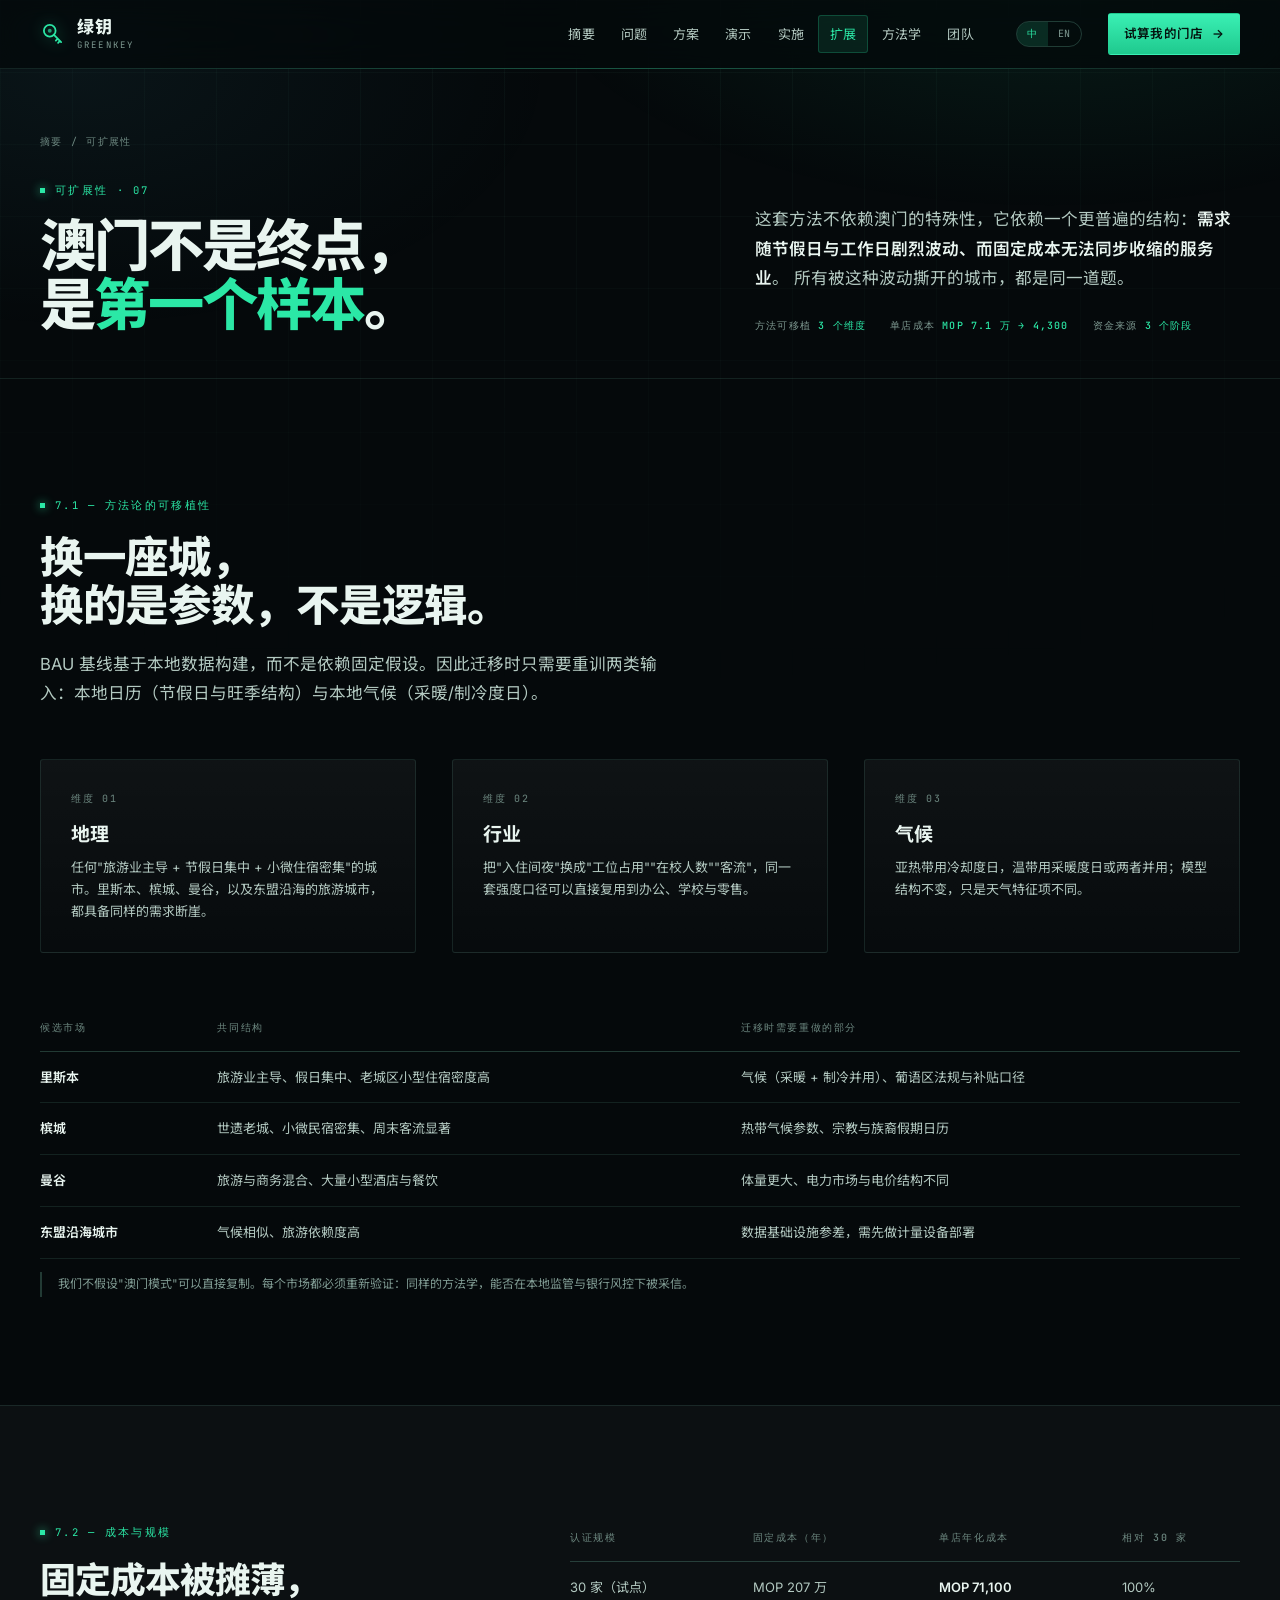
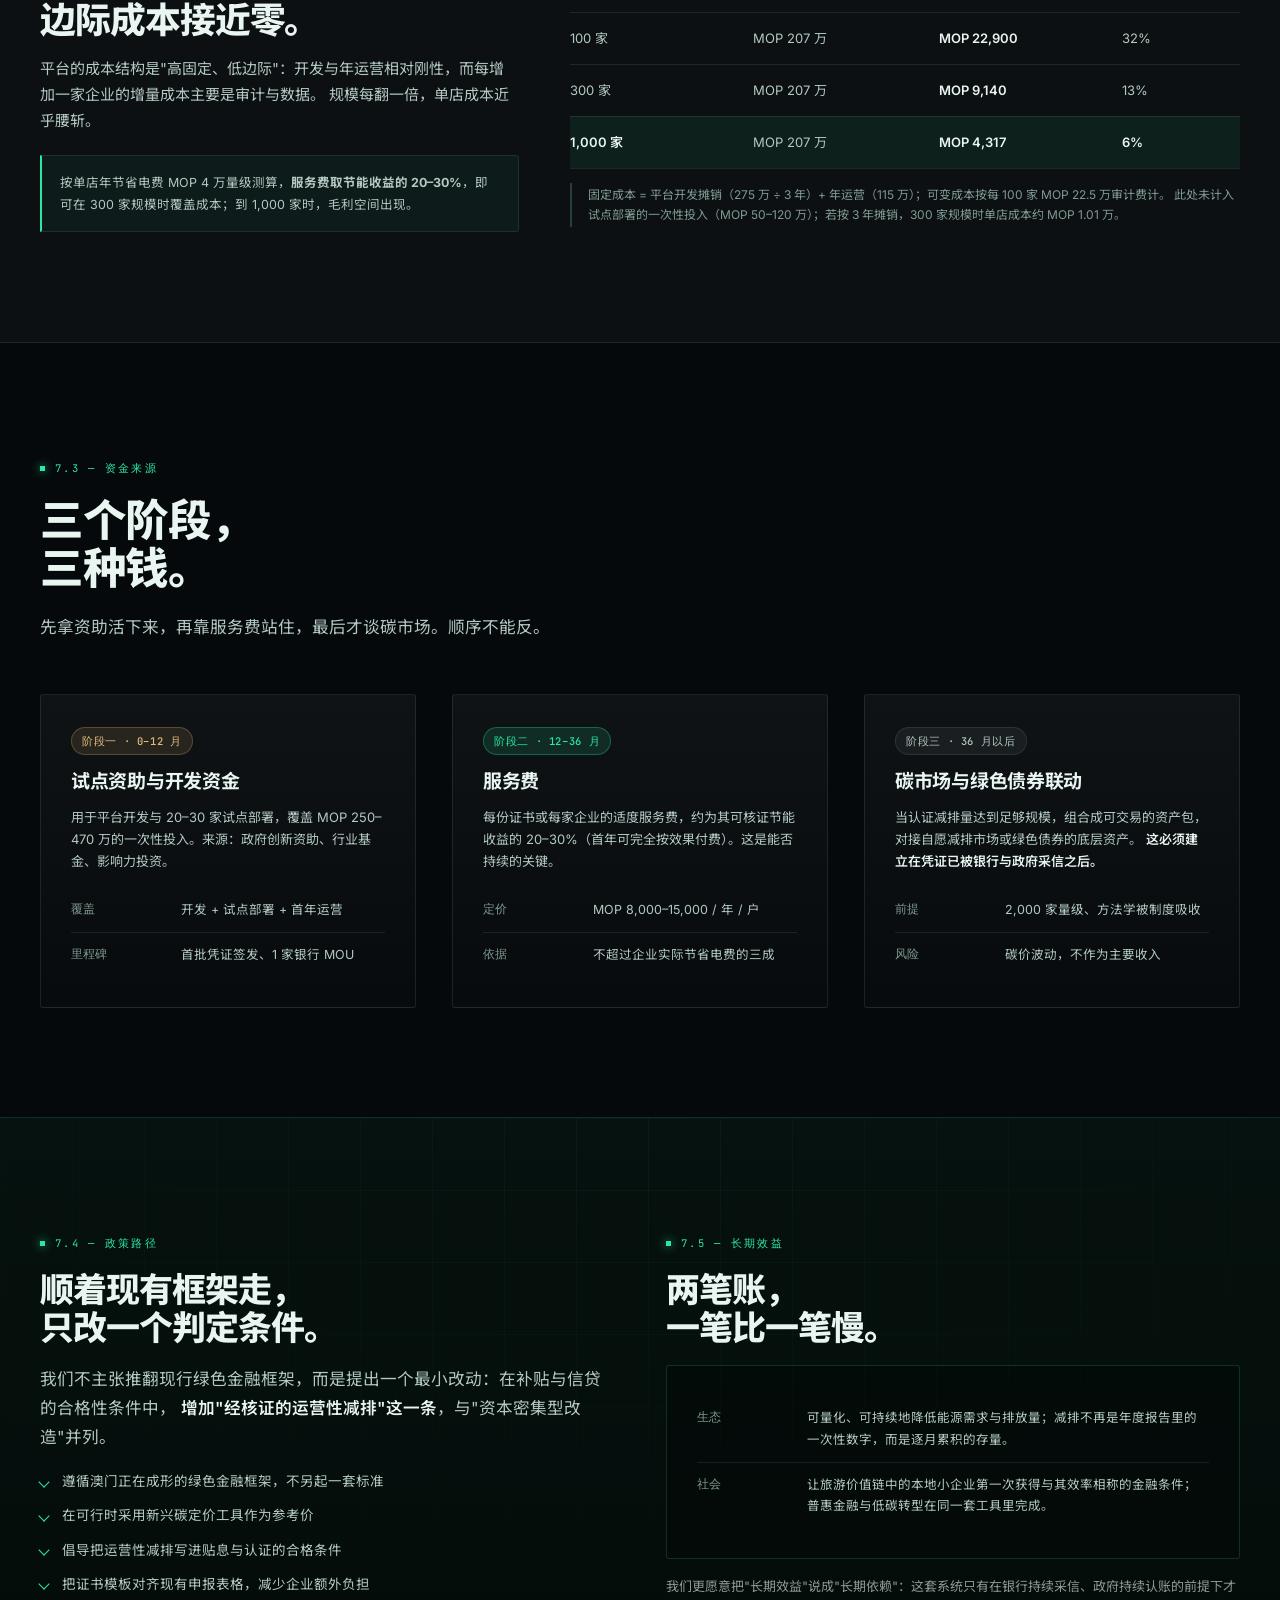
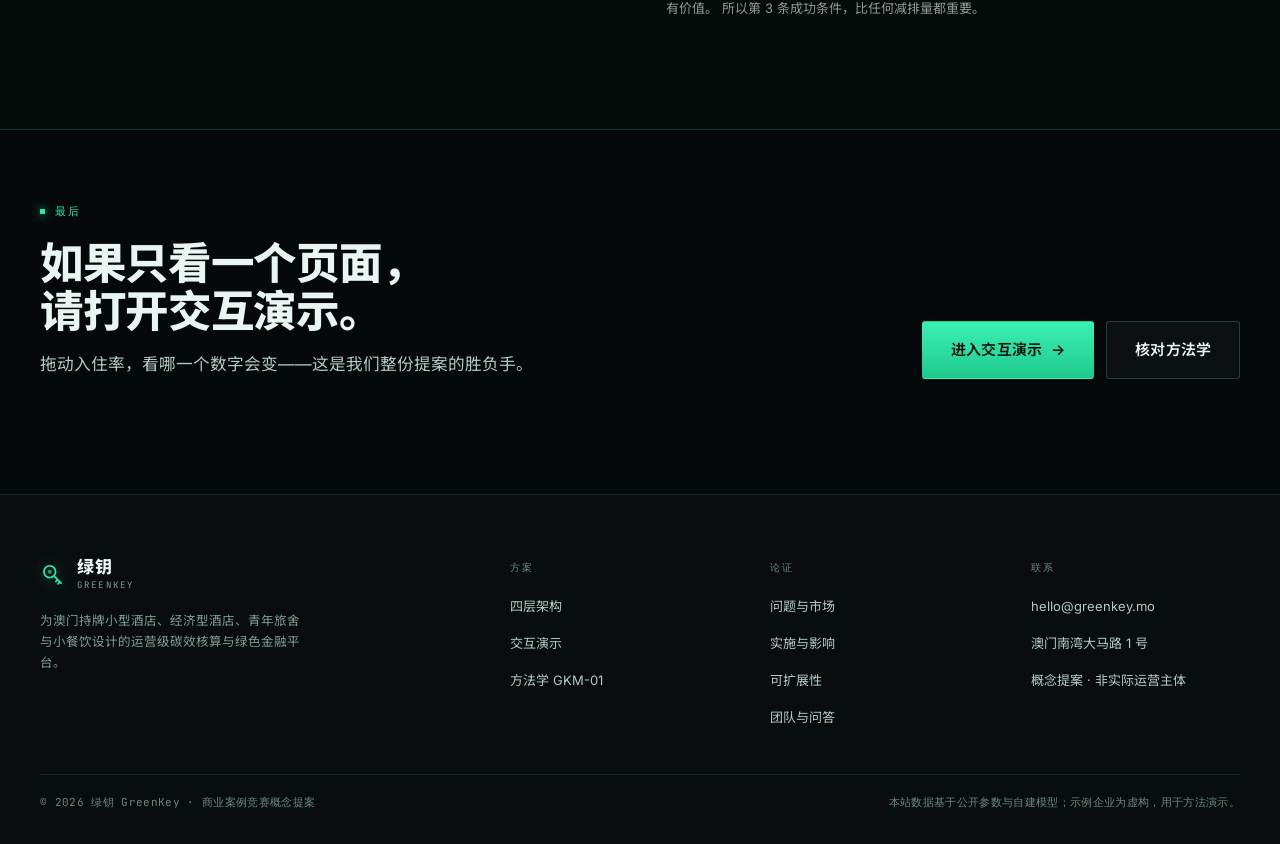
==== commit 1a643ce7: "feat: GreenKey site (dark climate-tech theme, zh/en i18n, boot sequence)" ====
--- a/business.html
+++ b/business.html
@@ -69,6 +69,7 @@
       <a href="impact.html">实施</a>
       <a href="business.html" aria-current="page">扩展</a>
       <a href="methodology.html">方法学</a>
+      <a href="team.html">团队</a>
     </nav>
     <a class="btn btn--sm nav__cta" href="demo.html">试算我的门店 <span class="arw">→</span></a>
     <button class="nav__toggle" aria-label="展开菜单" aria-expanded="false" aria-controls="navLinks"><span></span></button>
@@ -319,6 +320,7 @@
         <li><a href="problem.html">问题与市场</a></li>
         <li><a href="impact.html">实施与影响</a></li>
         <li><a href="business.html">可扩展性</a></li>
+        <li><a href="team.html">团队与问答</a></li>
       </ul>
     </div>
     <div>
--- a/assets/styles.css
+++ b/assets/styles.css
@@ -475,6 +475,91 @@
   0% { box-shadow: 0 0 0 0 rgba(43, 232, 166, 0.45), 0 0 8px rgba(43, 232, 166, 0.9); }
   70% { box-shadow: 0 0 0 9px rgba(43, 232, 166, 0), 0 0 8px rgba(43, 232, 166, 0.9); }
   100% { box-shadow: 0 0 0 0 rgba(43, 232, 166, 0), 0 0 8px rgba(43, 232, 166, 0.9); }
+}
+
+/* ---------- 7b. Cover (homepage) --------------------------------------- */
+.cover {
+  position: relative;
+  overflow: hidden;
+  border-bottom: 1px solid var(--line);
+  padding-top: clamp(44px, 5.5vw, 84px);
+}
+.cover::before {
+  content: "";
+  position: absolute;
+  inset: -30% 42% auto -12%;
+  height: 660px;
+  background: radial-gradient(closest-side, rgba(43, 232, 166, 0.13), transparent 72%);
+  pointer-events: none;
+}
+.cover__inner { position: relative; z-index: 2; }
+.cover__kicker { display: flex; gap: 12px; flex-wrap: wrap; margin-bottom: clamp(22px, 3vw, 34px); }
+.cover .h1 {
+  font-size: clamp(38px, 6.1vw, 84px);
+  line-height: 1.03;
+  letter-spacing: -0.04em;
+  margin: 0 0 clamp(20px, 2.6vw, 30px);
+  max-width: 17ch;
+}
+.cover .h1 em {
+  font-style: normal;
+  color: var(--mint);
+  text-shadow: 0 0 44px rgba(43, 232, 166, 0.4);
+}
+.cover__sub {
+  font-size: clamp(15px, 1.25vw, 17.5px);
+  line-height: 1.75;
+  color: var(--ink-2);
+  max-width: 60ch;
+  margin: 0 0 clamp(26px, 3vw, 34px);
+}
+.cover__cta { display: flex; gap: 12px; flex-wrap: wrap; }
+
+.cover__stats {
+  position: relative;
+  z-index: 2;
+  display: grid;
+  grid-template-columns: repeat(4, minmax(0, 1fr));
+  margin-top: clamp(32px, 4.2vw, 54px);
+  border-top: 1px solid var(--line-2);
+}
+.cover__stat { padding: 20px 24px 0 0; border-right: 1px solid var(--line); }
+.cover__stat:last-child { border-right: 0; }
+.cover__stat b {
+  display: block;
+  font-size: clamp(23px, 2.5vw, 33px);
+  font-weight: 800;
+  letter-spacing: -0.045em;
+  line-height: 1.12;
+  font-variant-numeric: tabular-nums;
+  color: var(--ink);
+}
+.cover__stat b span { color: var(--muted); font-weight: 500; }
+.cover__stat > span {
+  display: block;
+  font-size: 11.5px;
+  color: var(--muted);
+  margin-top: 8px;
+  line-height: 1.55;
+}
+.cover__sky {
+  display: block;
+  width: 100%;
+  height: auto;
+  margin-top: clamp(6px, 1.2vw, 18px);
+  position: relative;
+  z-index: 1;
+}
+
+@media (max-width: 900px) {
+  .cover__stats { grid-template-columns: repeat(2, minmax(0, 1fr)); }
+  .cover__stat:nth-child(2) { border-right: 0; }
+  .cover__stat:nth-child(n + 3) { border-top: 1px solid var(--line); padding-top: 18px; }
+}
+@media (max-width: 560px) {
+  .cover__stats { grid-template-columns: 1fr; }
+  .cover__stat { border-right: 0; border-top: 1px solid var(--line); padding-top: 16px; }
+  .cover__stat:first-child { border-top: 0; }
 }
 
 /* ---------- 7. Hero ----------------------------------------------------- */
@@ -1288,6 +1373,87 @@
 .effect-bar span { display: flex; align-items: center; justify-content: center; white-space: nowrap; transition: width 0.5s var(--ease); letter-spacing: 0.04em; }
 .effect-bar .act { background: rgba(232, 130, 90, 0.45); color: #ffd9c9; }
 .effect-bar .eff { background: rgba(43, 232, 166, 0.4); color: #d6fff0; }
+
+/* ---------- 22b. Gantt / FAQ ------------------------------------------- */
+.gantt { border-top: 1px solid var(--line-2); padding-top: 14px; }
+.gantt__axis {
+  display: grid;
+  grid-template-columns: 132px 1fr;
+  gap: 14px;
+  margin-bottom: 8px;
+}
+.gantt__scale {
+  display: flex;
+  justify-content: space-between;
+  font-family: var(--f-mono);
+  font-size: 9px;
+  letter-spacing: 0.1em;
+  color: var(--muted-2);
+}
+.gantt__row {
+  display: grid;
+  grid-template-columns: 132px 1fr;
+  align-items: center;
+  gap: 14px;
+  padding: 9px 0;
+  border-bottom: 1px solid var(--line);
+}
+.gantt__row:last-child { border-bottom: 0; }
+.gantt__label { font-size: 12.5px; color: var(--ink-2); white-space: nowrap; }
+.gantt__track { position: relative; height: 9px; background: rgba(255, 255, 255, 0.05); border-radius: 2px; }
+.gantt__bar {
+  position: absolute;
+  top: 0;
+  height: 100%;
+  border-radius: 2px;
+  background: linear-gradient(90deg, var(--mint-dim), var(--mint));
+  box-shadow: 0 0 14px rgba(43, 232, 166, 0.45);
+}
+.gantt__bar--soft {
+  background: rgba(43, 232, 166, 0.22);
+  box-shadow: none;
+}
+@media (max-width: 620px) {
+  .gantt__axis, .gantt__row { grid-template-columns: 92px 1fr; }
+  .gantt__label { font-size: 11px; white-space: normal; line-height: 1.3; }
+}
+
+.faq { border-top: 1px solid var(--line); }
+.faq__item { border-bottom: 1px solid var(--line); }
+.faq__item summary {
+  display: flex;
+  align-items: baseline;
+  gap: 14px;
+  padding: 18px 0;
+  cursor: pointer;
+  list-style: none;
+  font-size: 14.5px;
+  font-weight: 600;
+  color: var(--ink);
+  transition: color 0.18s;
+}
+.faq__item summary::-webkit-details-marker { display: none; }
+.faq__item summary:hover { color: var(--mint); }
+.faq__item summary::before {
+  content: "Q";
+  font-family: var(--f-mono);
+  font-size: 10px;
+  color: var(--mint);
+  border: 1px solid rgba(43, 232, 166, 0.35);
+  border-radius: 2px;
+  padding: 1px 5px;
+  flex: none;
+  letter-spacing: 0.06em;
+}
+.faq__item[open] summary { color: var(--mint); }
+.faq__body {
+  padding: 0 0 20px 42px;
+  font-size: 13.5px;
+  line-height: 1.8;
+  color: var(--ink-2);
+  max-width: 82ch;
+}
+@media (max-width: 620px) { .faq__body { padding-left: 0; } }
 
 /* ---------- 23. Doc layout ----------------------------------------------- */
 .doc-grid { display: grid; grid-template-columns: 190px minmax(0, 1fr); gap: clamp(28px, 5vw, 72px); align-items: start; }
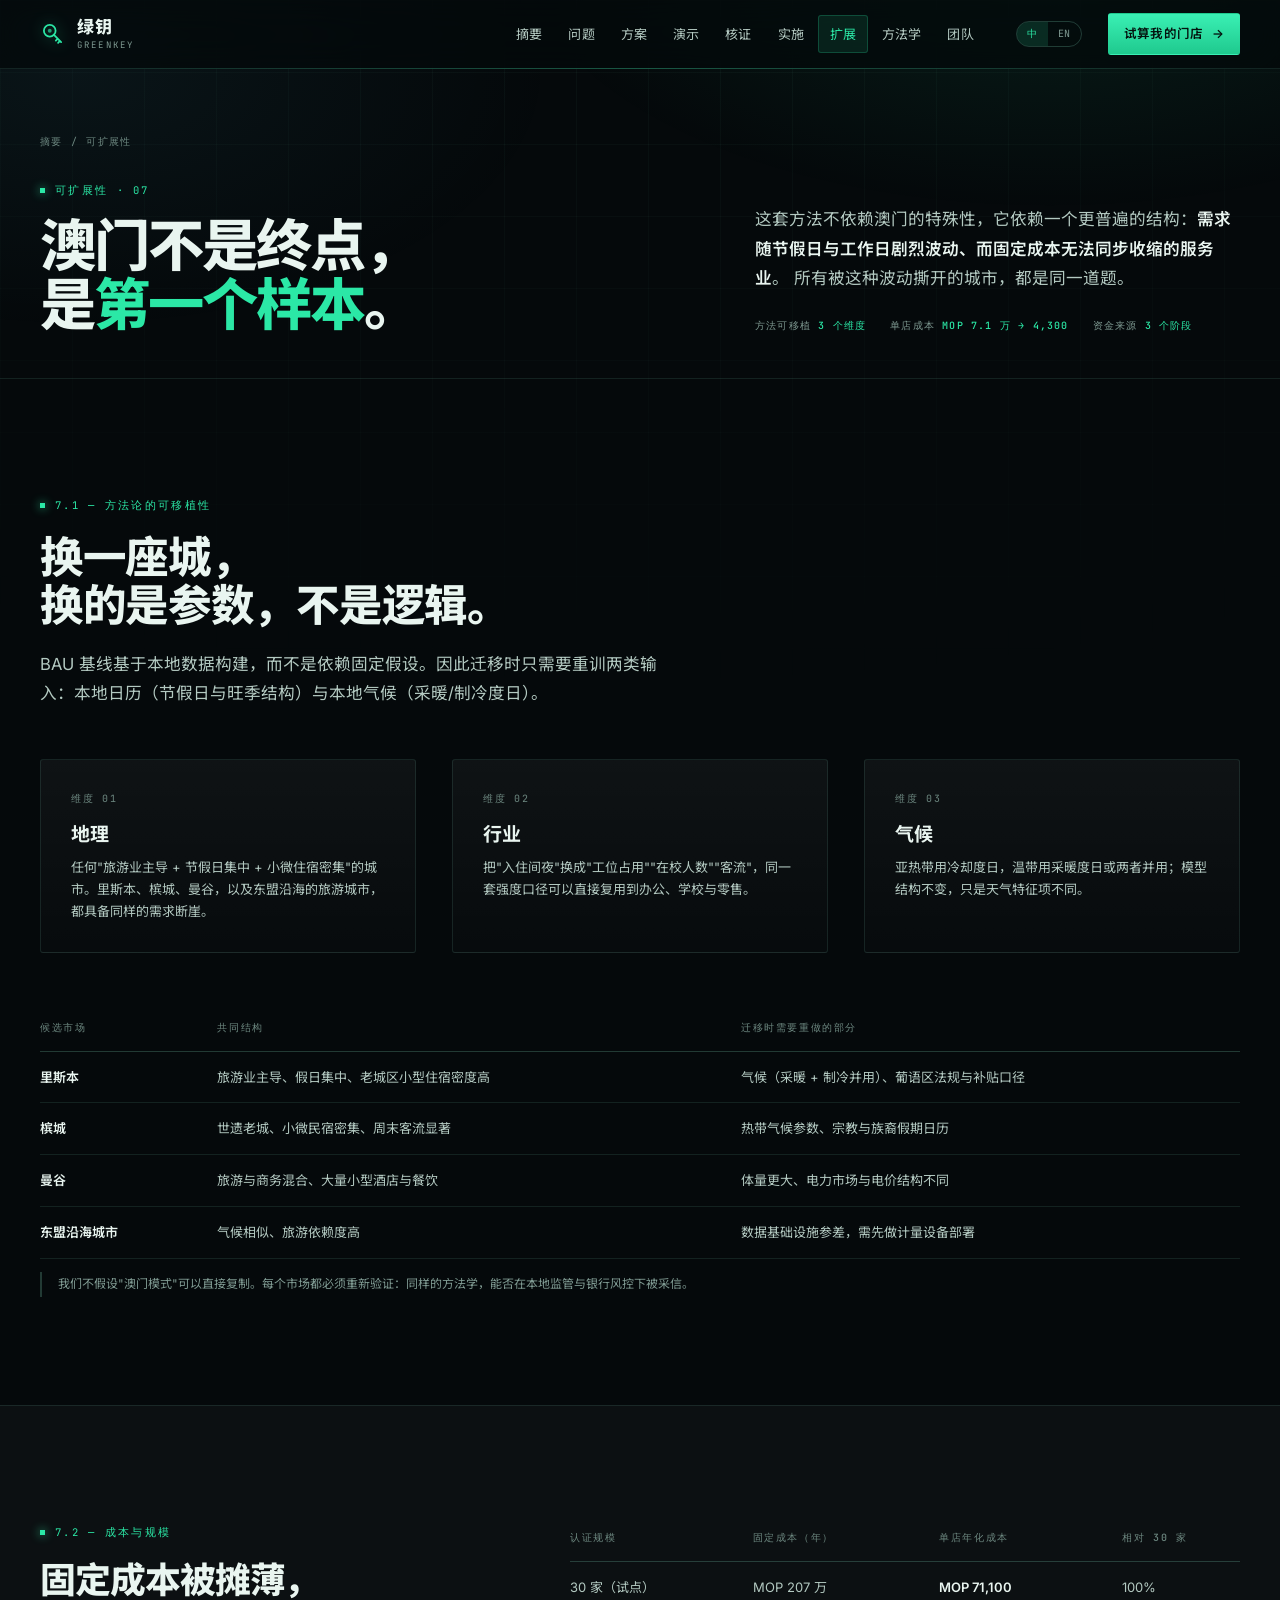
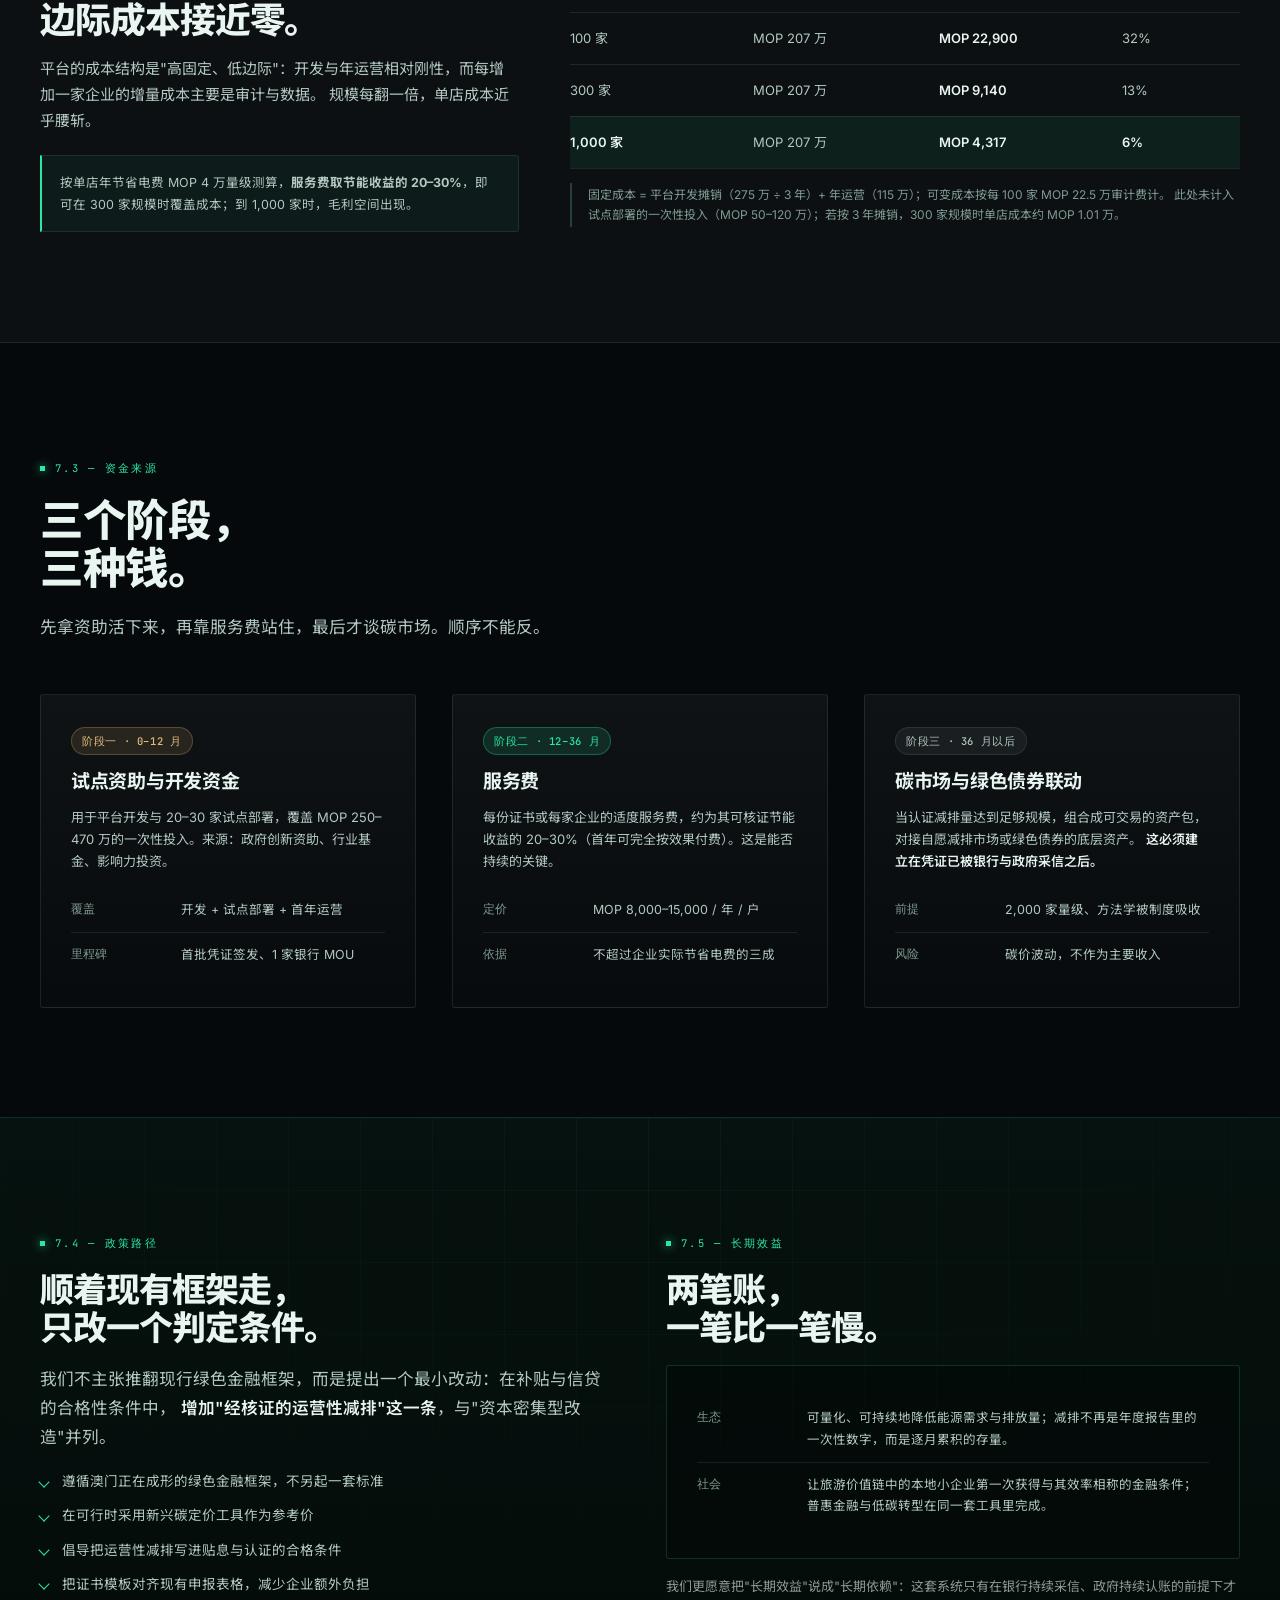
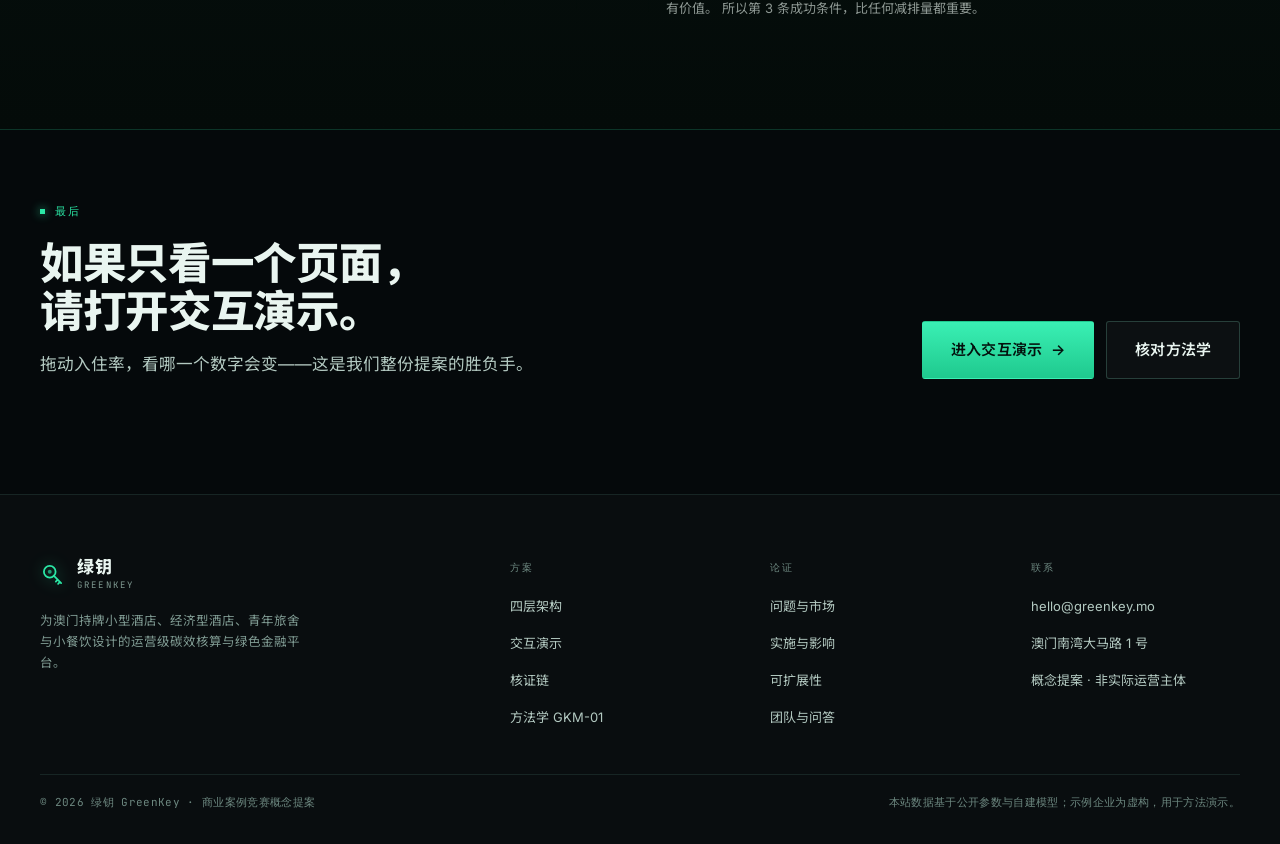
==== commit 8014295c: "feat: GreenKey site (dark climate-tech theme, zh/en i18n, boot sequence)" ====
--- a/business.html
+++ b/business.html
@@ -66,6 +66,7 @@
       <a href="problem.html">问题</a>
       <a href="platform.html">方案</a>
       <a href="demo.html">演示</a>
+      <a href="verify.html">核证</a>
       <a href="impact.html">实施</a>
       <a href="business.html" aria-current="page">扩展</a>
       <a href="methodology.html">方法学</a>
@@ -311,6 +312,7 @@
       <ul>
         <li><a href="platform.html">四层架构</a></li>
         <li><a href="demo.html">交互演示</a></li>
+        <li><a href="verify.html">核证链</a></li>
         <li><a href="methodology.html">方法学 GKM-01</a></li>
       </ul>
     </div>
--- a/assets/styles.css
+++ b/assets/styles.css
@@ -1454,6 +1454,78 @@
   max-width: 82ch;
 }
 @media (max-width: 620px) { .faq__body { padding-left: 0; } }
+
+/* ---------- 22c. Ledger / recalc ---------------------------------------- */
+.ledger { border-top: 1px solid var(--line); }
+.ledger__row {
+  position: relative;
+  display: grid;
+  grid-template-columns: minmax(0, 1fr) auto;
+  gap: 3px 12px;
+  width: 100%;
+  padding: 13px 14px 13px 16px;
+  border-bottom: 1px solid var(--line);
+  text-align: left;
+  cursor: pointer;
+  transition: background 0.18s;
+}
+.ledger__row::before {
+  content: "";
+  position: absolute;
+  left: 0;
+  top: 0;
+  bottom: 0;
+  width: 2px;
+  background: transparent;
+  transition: background 0.18s;
+}
+.ledger__row:hover { background: rgba(255, 255, 255, 0.035); }
+.ledger__row.is-on { background: rgba(43, 232, 166, 0.06); }
+.ledger__row.is-on::before { background: var(--mint); box-shadow: 0 0 12px rgba(43, 232, 166, 0.85); }
+.ledger__no {
+  grid-column: 1;
+  font-family: var(--f-mono);
+  font-size: 9px;
+  letter-spacing: 0.08em;
+  color: var(--muted-2);
+}
+.ledger__kwh {
+  grid-column: 2;
+  grid-row: 1;
+  font-family: var(--f-mono);
+  font-size: 11px;
+  color: var(--mint);
+  text-align: right;
+  white-space: nowrap;
+}
+.ledger__name { grid-column: 1 / -1; font-size: 13.5px; font-weight: 600; color: var(--ink); }
+.ledger__meta { grid-column: 1 / -1; font-size: 10px; color: var(--muted); font-family: var(--f-mono); }
+.ledger__row.is-on .ledger__name { color: var(--mint); }
+
+.recalc {
+  margin-top: 14px;
+  border: 1px solid var(--line);
+  border-radius: var(--r);
+  padding: 14px 16px;
+  background: rgba(0, 0, 0, 0.35);
+  font-family: var(--f-mono);
+  font-size: 10.5px;
+  line-height: 2;
+  color: var(--muted);
+}
+.recalc > div { display: flex; justify-content: space-between; gap: 14px; animation: recalcIn 0.28s ease-out both; }
+.recalc > div b { color: var(--ink-2); font-weight: 500; }
+.recalc .recalc__result {
+  margin-top: 10px;
+  padding-top: 10px;
+  border-top: 1px dashed var(--line-2);
+  font-size: 11px;
+}
+@keyframes recalcIn {
+  from { opacity: 0; transform: translateX(-5px); }
+  to { opacity: 1; transform: none; }
+}
+.recalc + .kv { margin-top: 20px; }
 
 /* ---------- 23. Doc layout ----------------------------------------------- */
 .doc-grid { display: grid; grid-template-columns: 190px minmax(0, 1fr); gap: clamp(28px, 5vw, 72px); align-items: start; }
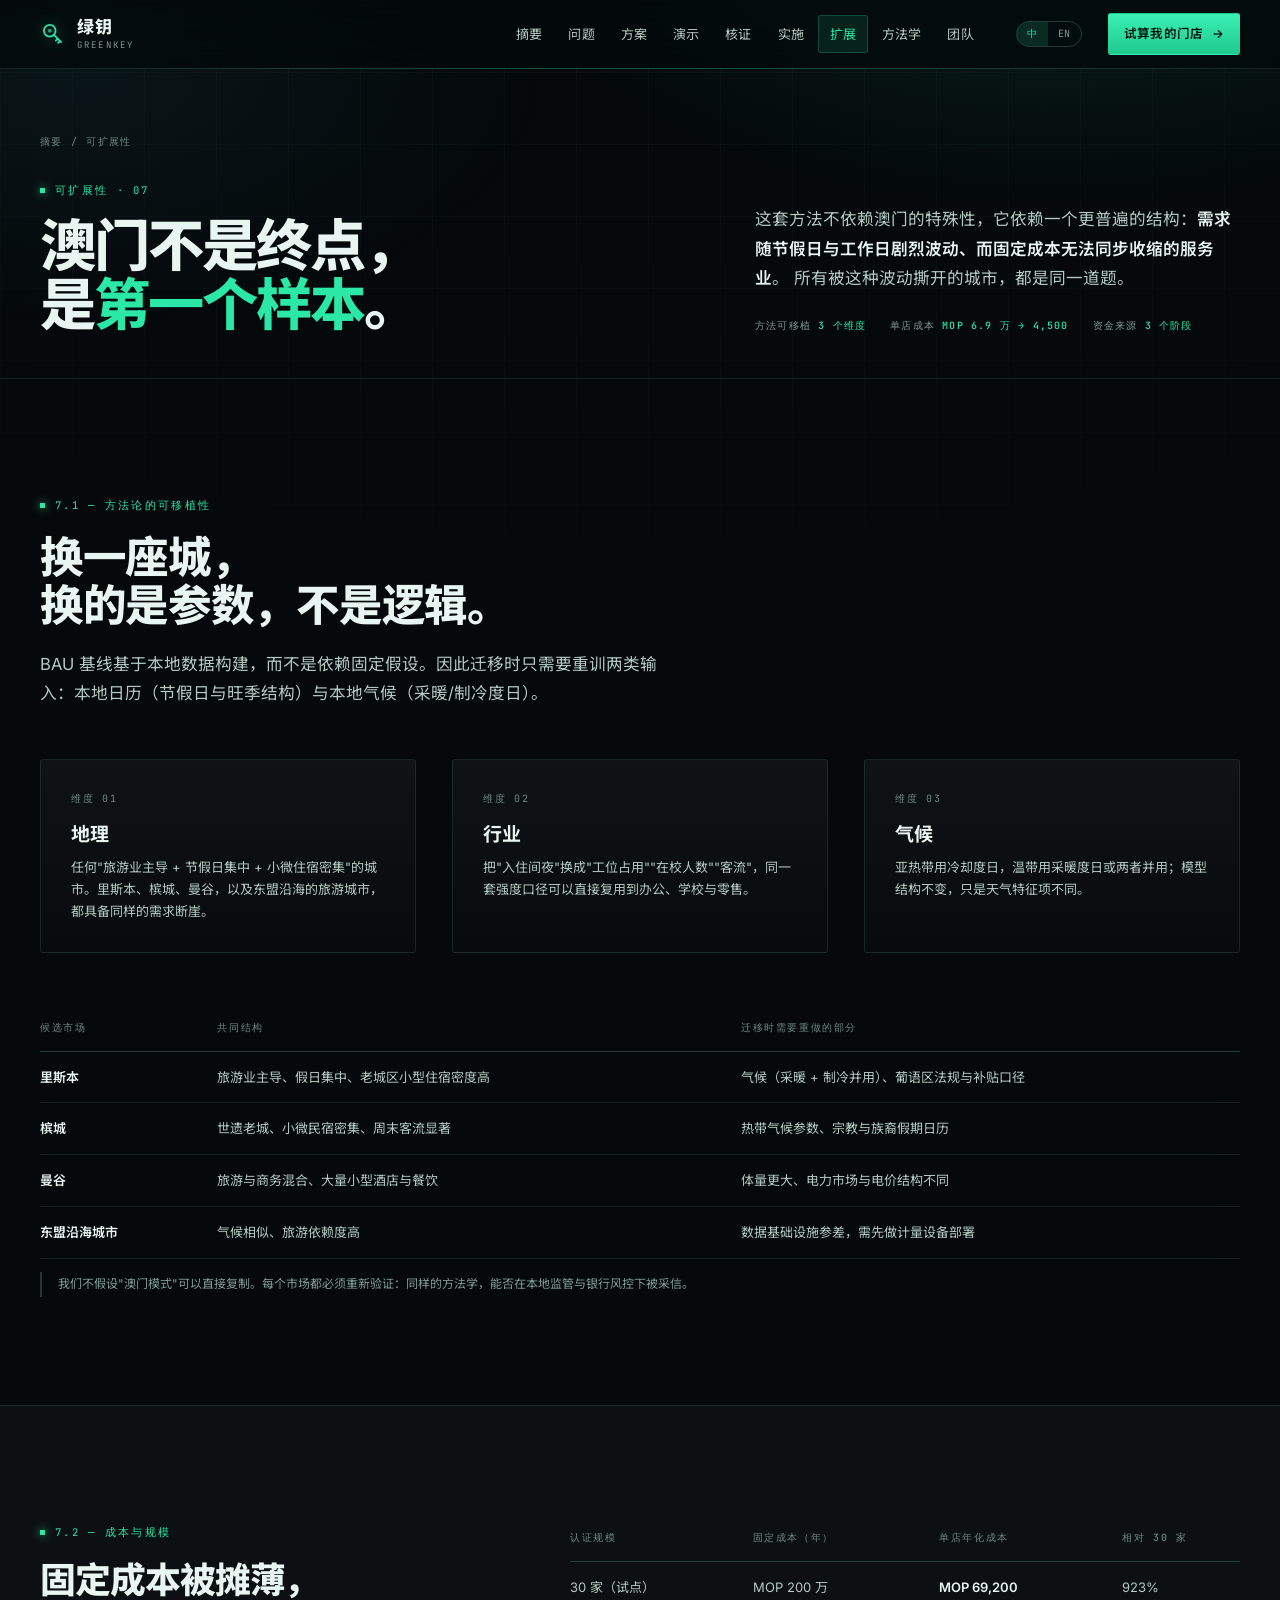
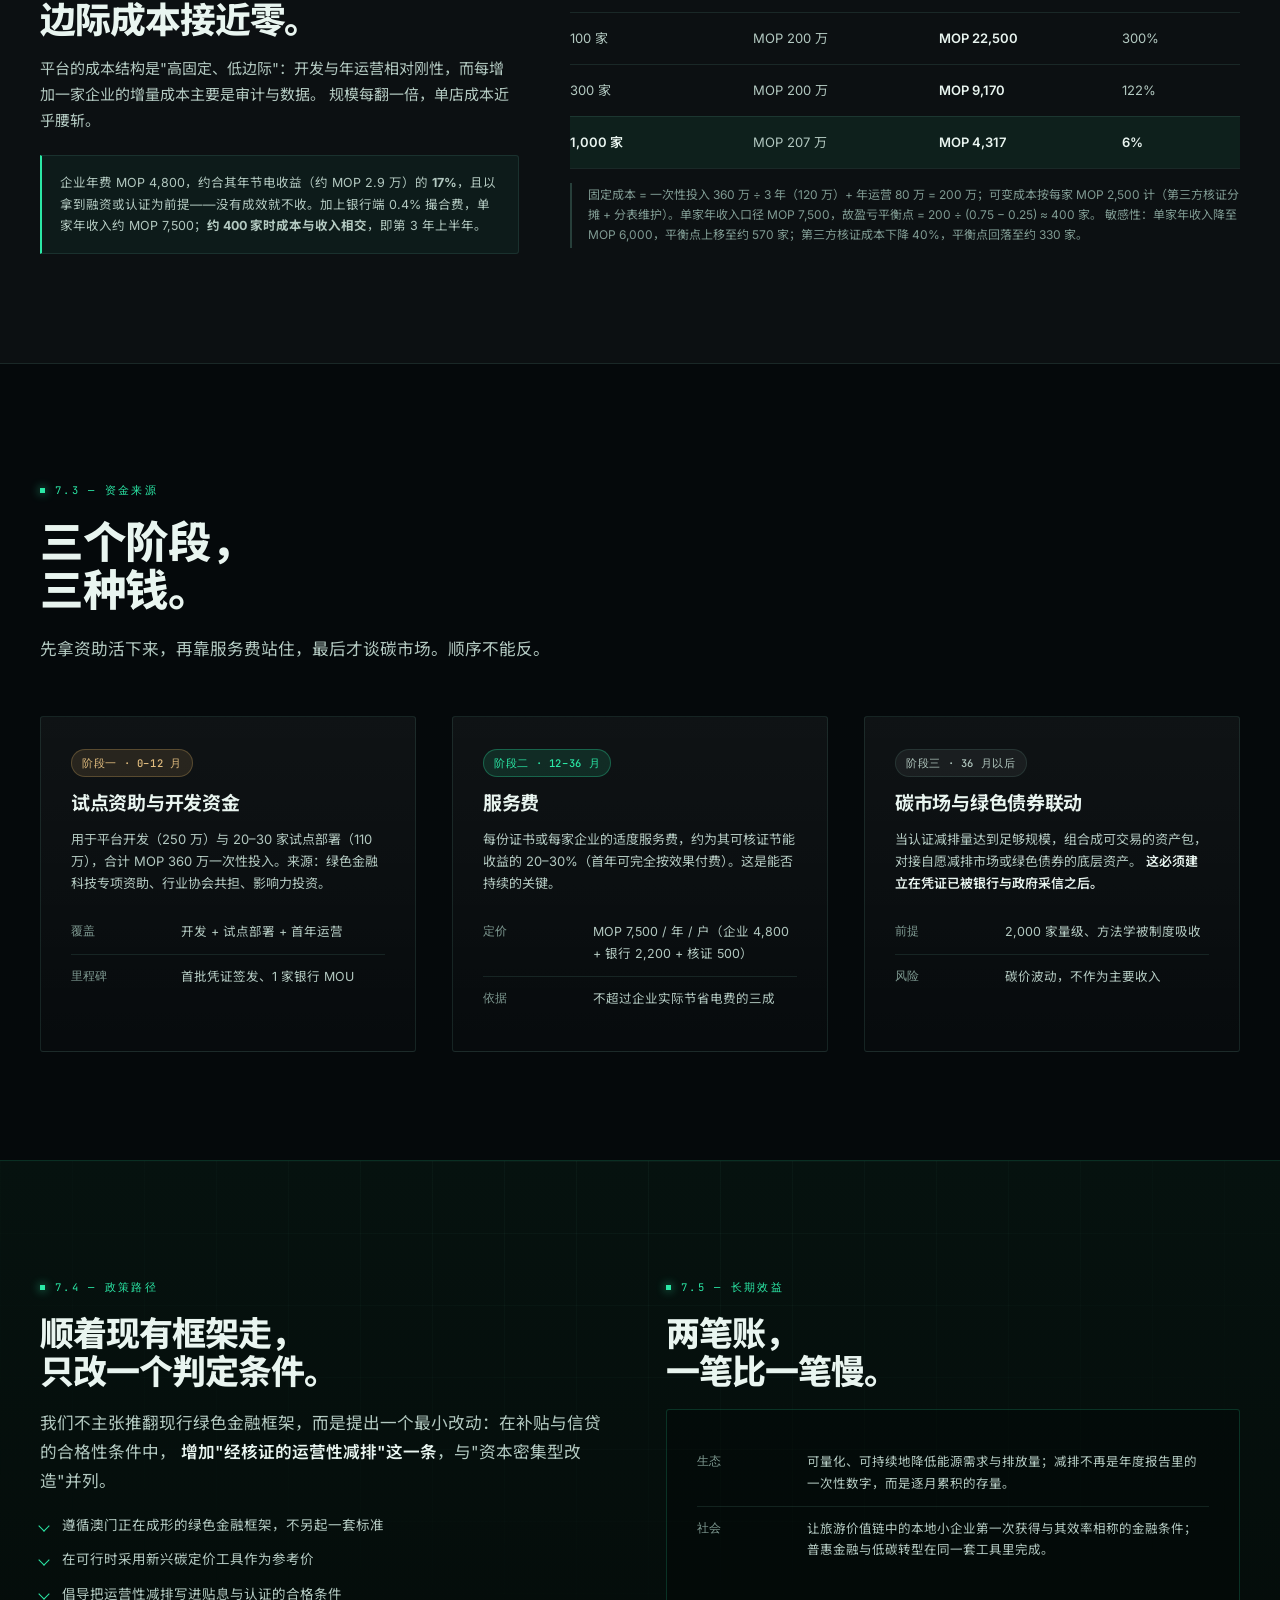
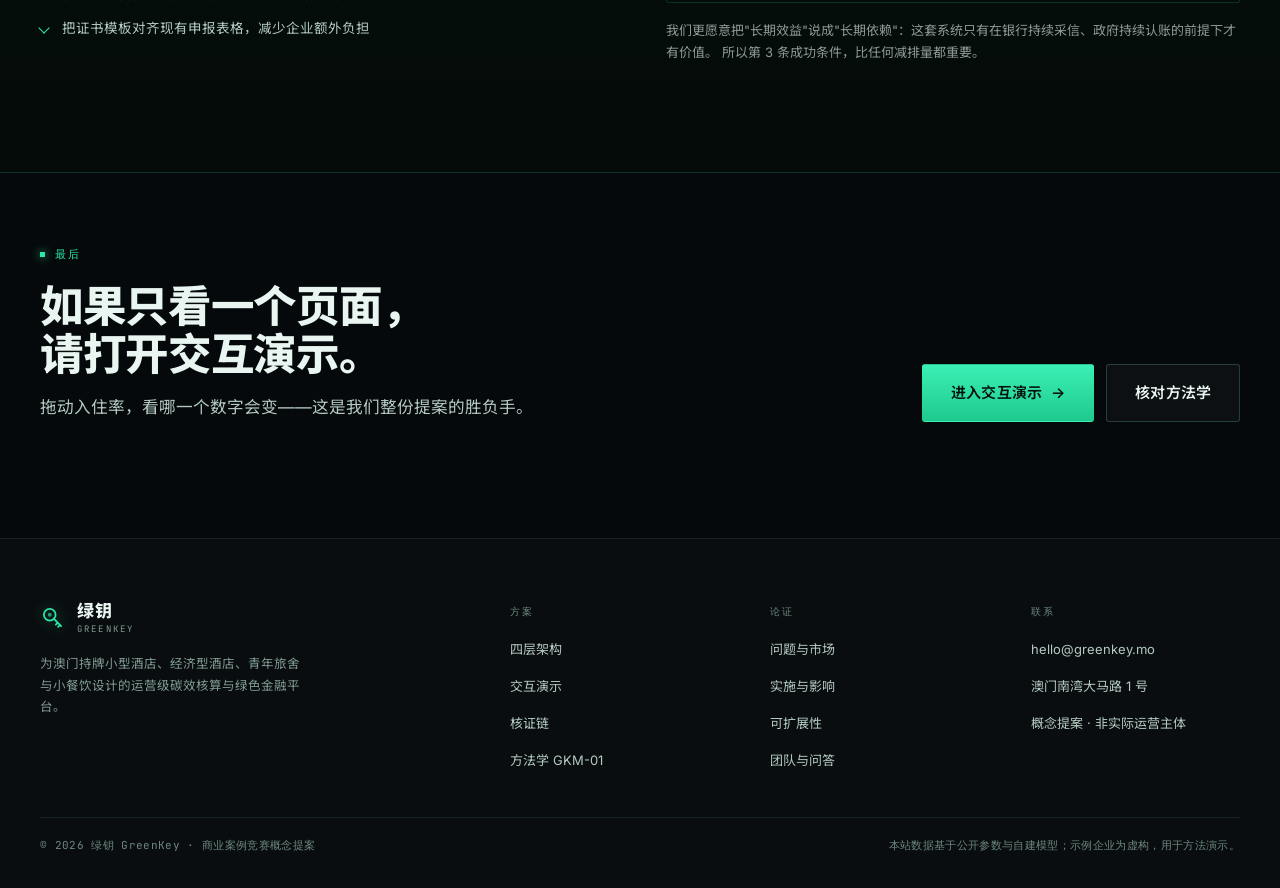
==== commit 41d03377: "feat: GreenKey site (dark climate-tech theme, zh/en i18n, boot sequence)" ====
--- a/business.html
+++ b/business.html
@@ -94,7 +94,7 @@
         </p>
         <div class="page-head__meta">
           <span>方法可移植 <b>3 个维度</b></span>
-          <span>单店成本 <b>MOP 7.1 万 → 4,300</b></span>
+          <span>单店成本 <b>MOP 6.9 万 → 4,500</b></span>
           <span>资金来源 <b>3 个阶段</b></span>
         </div>
       </div>
@@ -164,22 +164,22 @@
           规模每翻一倍，单店成本近乎腰斩。
         </p>
         <div class="callout" style="margin-top:20px">
-          按单店年节省电费 MOP 4 万量级测算，<strong>服务费取节能收益的 20–30%</strong>，即可在 300 家规模时覆盖成本；到 1,000 家时，毛利空间出现。
+          企业年费 MOP 4,800，约合其年节电收益（约 MOP 2.9 万）的 <strong>17%</strong>，且以拿到融资或认证为前提——没有成效就不收。加上银行端 0.4% 撮合费，单家年收入约 MOP 7,500；<strong>约 400 家时成本与收入相交</strong>，即第 3 年上半年。
         </div>
       </div>
       <div class="table-wrap" data-reveal data-delay="1">
         <table class="tbl">
           <thead><tr><th>认证规模</th><th>固定成本（年）</th><th>单店年化成本</th><th>相对 30 家</th></tr></thead>
           <tbody>
-            <tr><td>30 家（试点）</td><td>MOP 207 万</td><td><strong>MOP 71,100</strong></td><td>100%</td></tr>
-            <tr><td>100 家</td><td>MOP 207 万</td><td><strong>MOP 22,900</strong></td><td>32%</td></tr>
-            <tr><td>300 家</td><td>MOP 207 万</td><td><strong>MOP 9,140</strong></td><td>13%</td></tr>
+            <tr><td>30 家（试点）</td><td>MOP 200 万</td><td><strong>MOP 69,200</strong></td><td>923%</td></tr>
+            <tr><td>100 家</td><td>MOP 200 万</td><td><strong>MOP 22,500</strong></td><td>300%</td></tr>
+            <tr><td>300 家</td><td>MOP 200 万</td><td><strong>MOP 9,170</strong></td><td>122%</td></tr>
             <tr style="background:var(--mint-3)"><td><strong>1,000 家</strong></td><td>MOP 207 万</td><td><strong>MOP 4,317</strong></td><td><strong>6%</strong></td></tr>
           </tbody>
         </table>
         <p class="note" style="margin-top:14px">
-          固定成本 = 平台开发摊销（275 万 ÷ 3 年）+ 年运营（115 万）；可变成本按每 100 家 MOP 22.5 万审计费计。
-          此处未计入试点部署的一次性投入（MOP 50–120 万）；若按 3 年摊销，300 家规模时单店成本约 MOP 1.01 万。
+          固定成本 = 一次性投入 360 万 ÷ 3 年（120 万）+ 年运营 80 万 = 200 万；可变成本按每家 MOP 2,500 计（第三方核证分摊 + 分表维护）。单家年收入口径 MOP 7,500，故盈亏平衡点 = 200 ÷ (0.75 − 0.25) ≈ 400 家。
+          敏感性：单家年收入降至 MOP 6,000，平衡点上移至约 570 家；第三方核证成本下降 40%，平衡点回落至约 330 家。
         </p>
       </div>
     </div>
@@ -200,7 +200,7 @@
         <span class="tag tag--gold" style="margin-bottom:14px">阶段一 · 0–12 月</span>
         <h3 class="h3" style="font-size:19px">试点资助与开发资金</h3>
         <p class="small muted" style="margin-top:10px">
-          用于平台开发与 20–30 家试点部署，覆盖 MOP 250–470 万的一次性投入。来源：政府创新资助、行业基金、影响力投资。
+          用于平台开发（250 万）与 20–30 家试点部署（110 万），合计 MOP 360 万一次性投入。来源：绿色金融科技专项资助、行业协会共担、影响力投资。
         </p>
         <div class="kv" style="margin-top:16px">
           <div class="kv__row"><span class="kv__k">覆盖</span><span>开发 + 试点部署 + 首年运营</span></div>
@@ -214,7 +214,7 @@
           每份证书或每家企业的适度服务费，约为其可核证节能收益的 20–30%（首年可完全按效果付费）。这是能否持续的关键。
         </p>
         <div class="kv" style="margin-top:16px">
-          <div class="kv__row"><span class="kv__k">定价</span><span>MOP 8,000–15,000 / 年 / 户</span></div>
+          <div class="kv__row"><span class="kv__k">定价</span><span>MOP 7,500 / 年 / 户（企业 4,800 + 银行 2,200 + 核证 500）</span></div>
           <div class="kv__row"><span class="kv__k">依据</span><span>不超过企业实际节省电费的三成</span></div>
         </div>
       </div>
